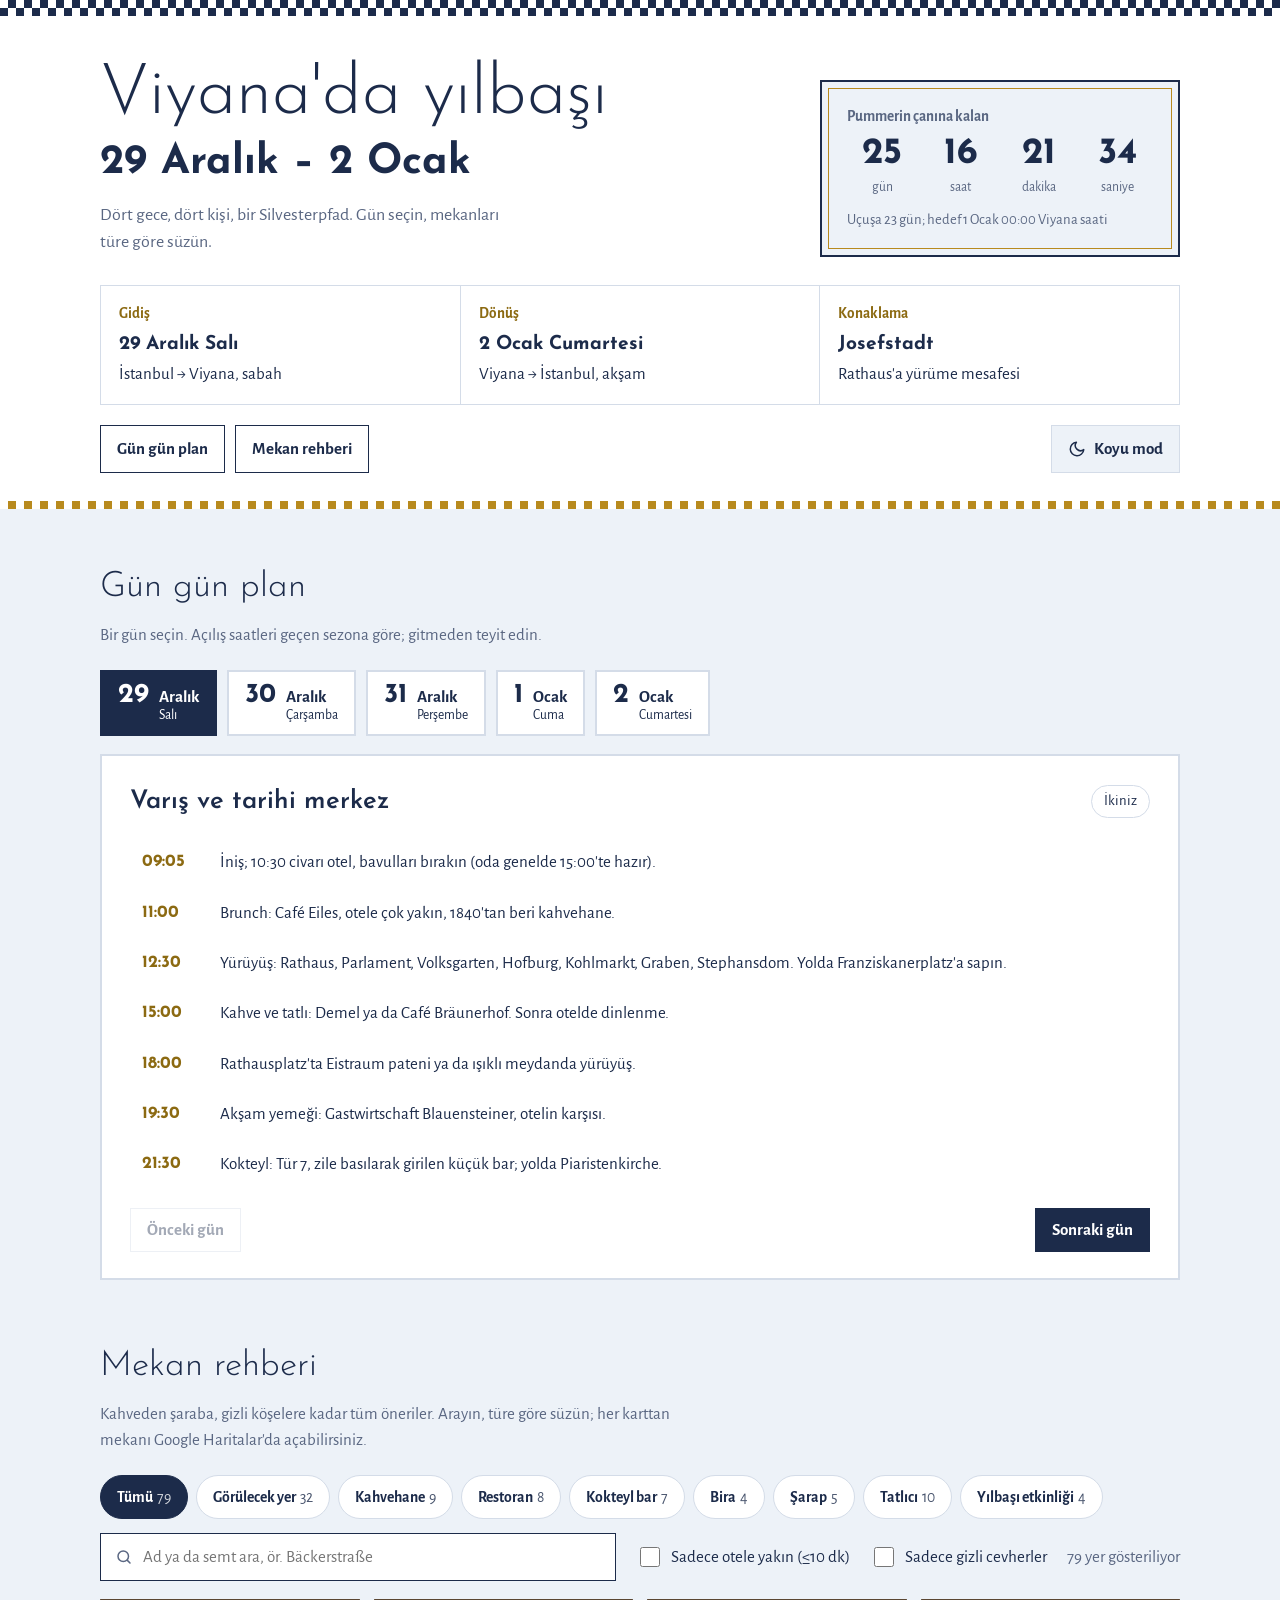
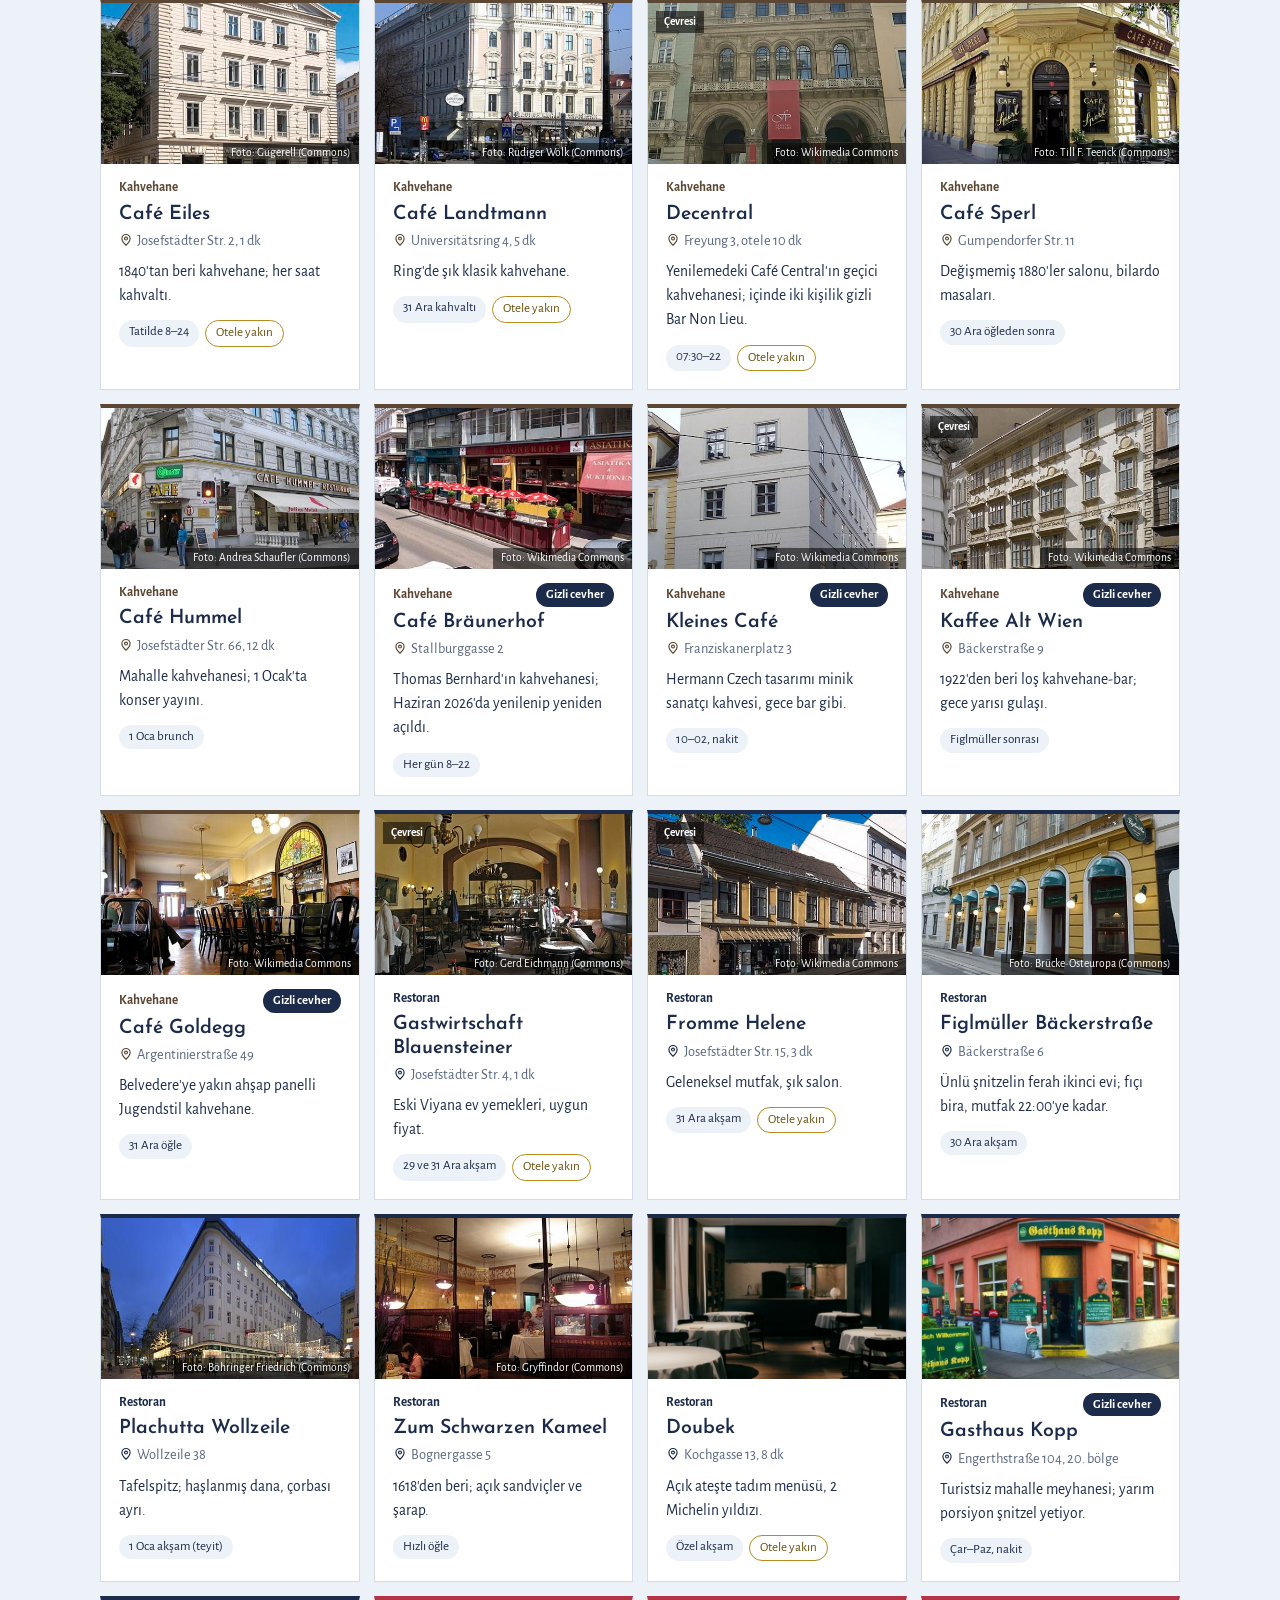
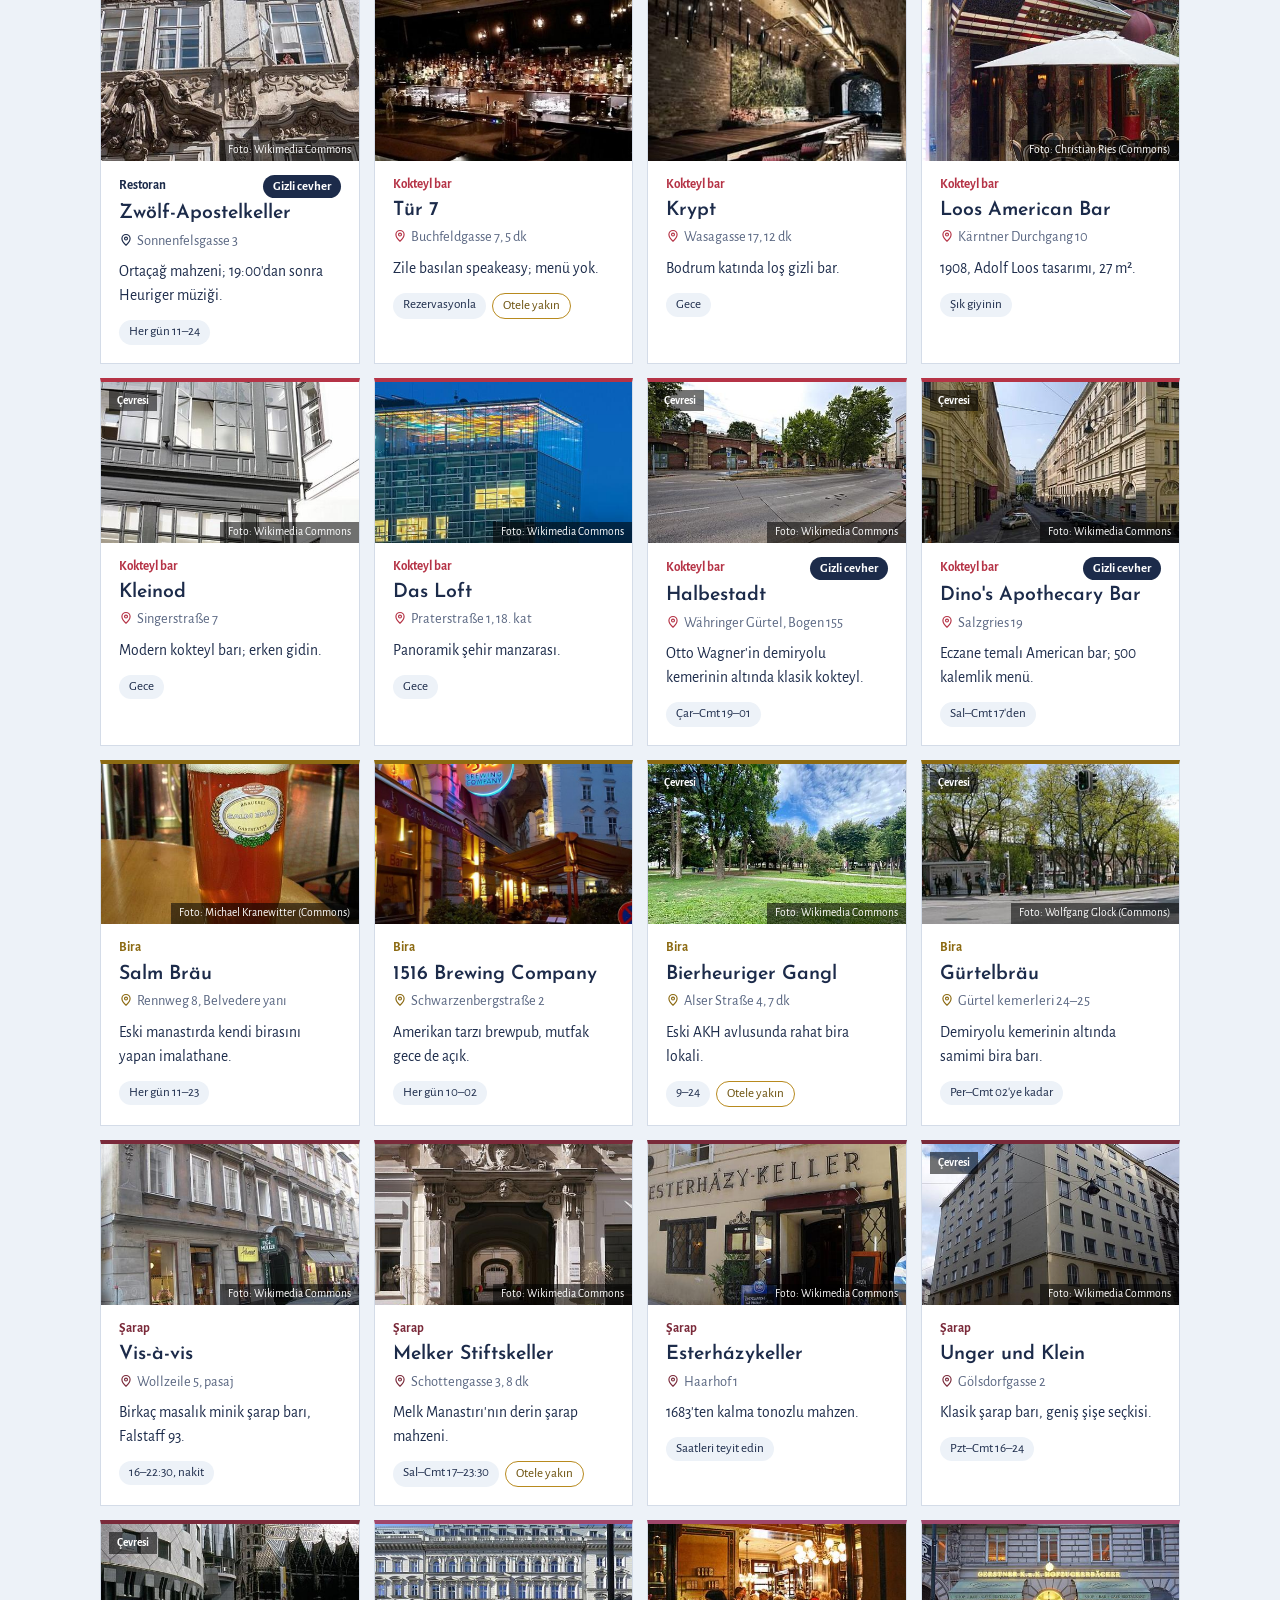
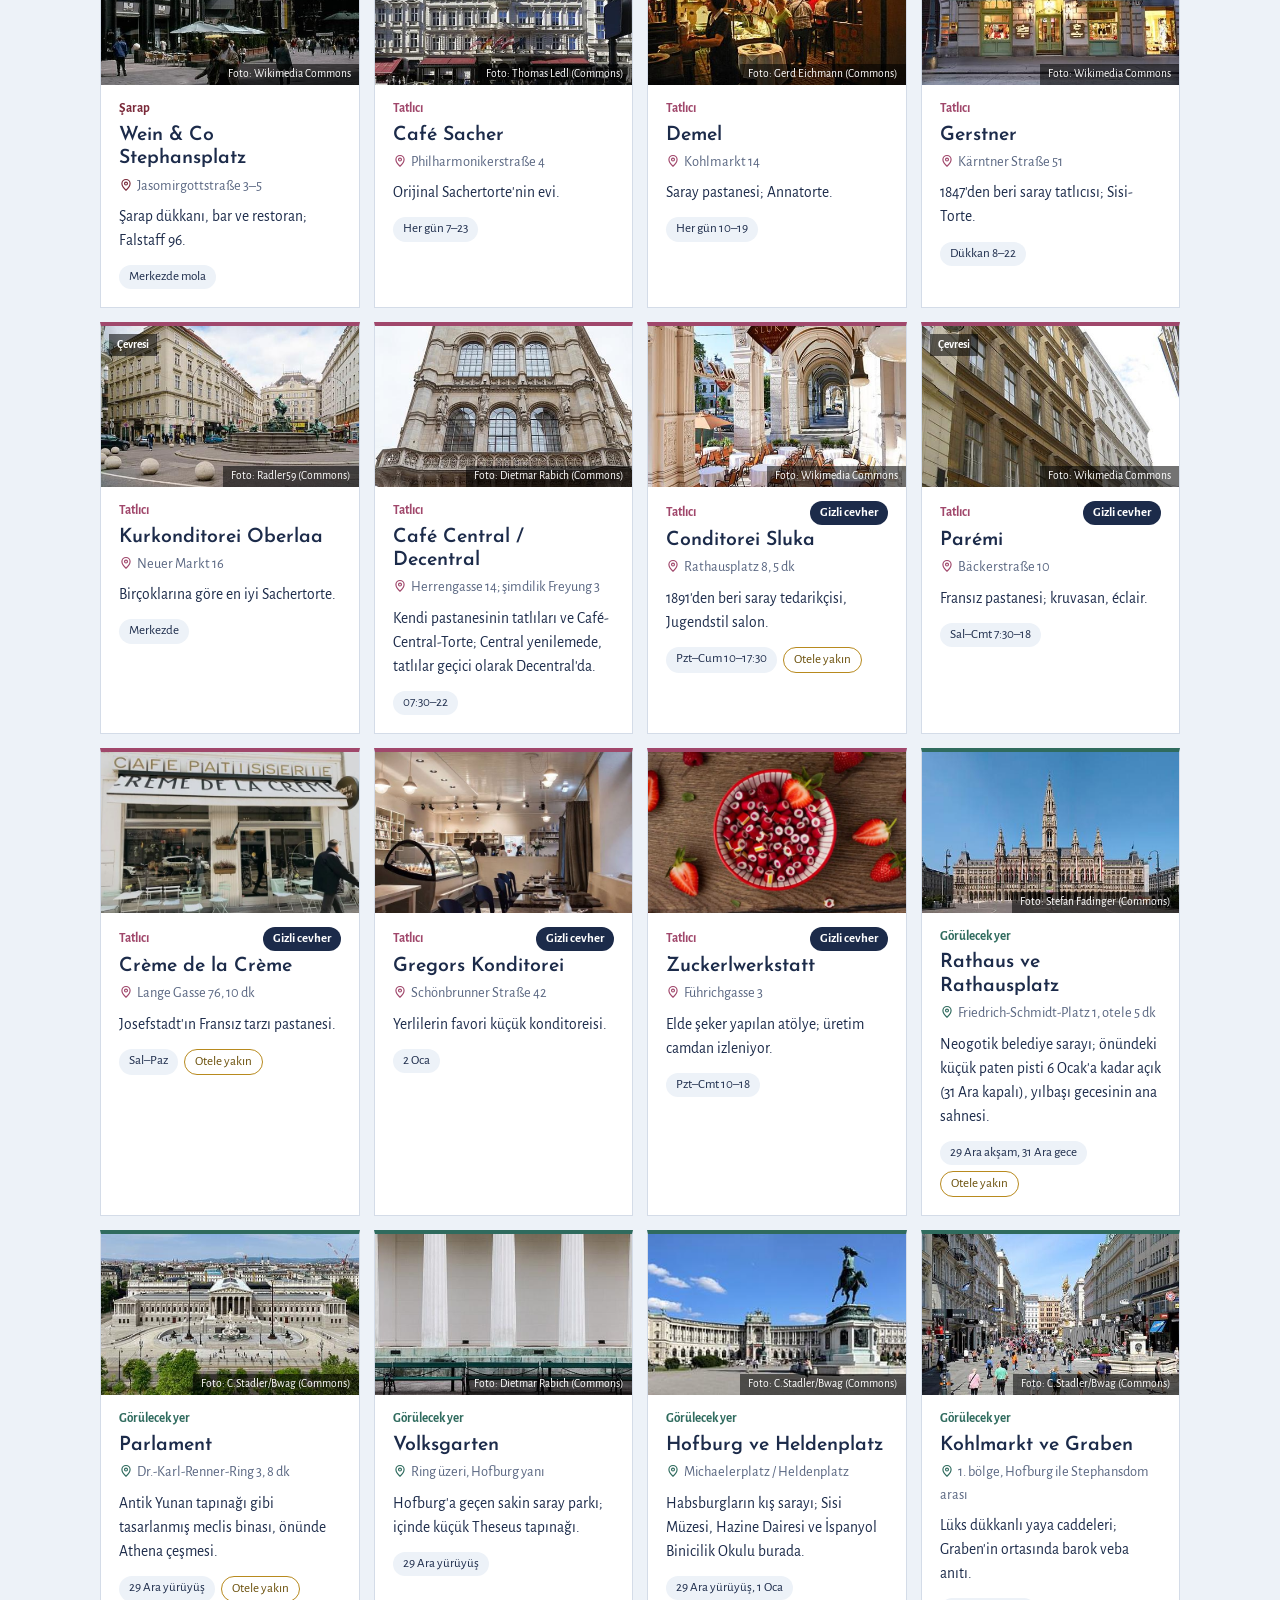
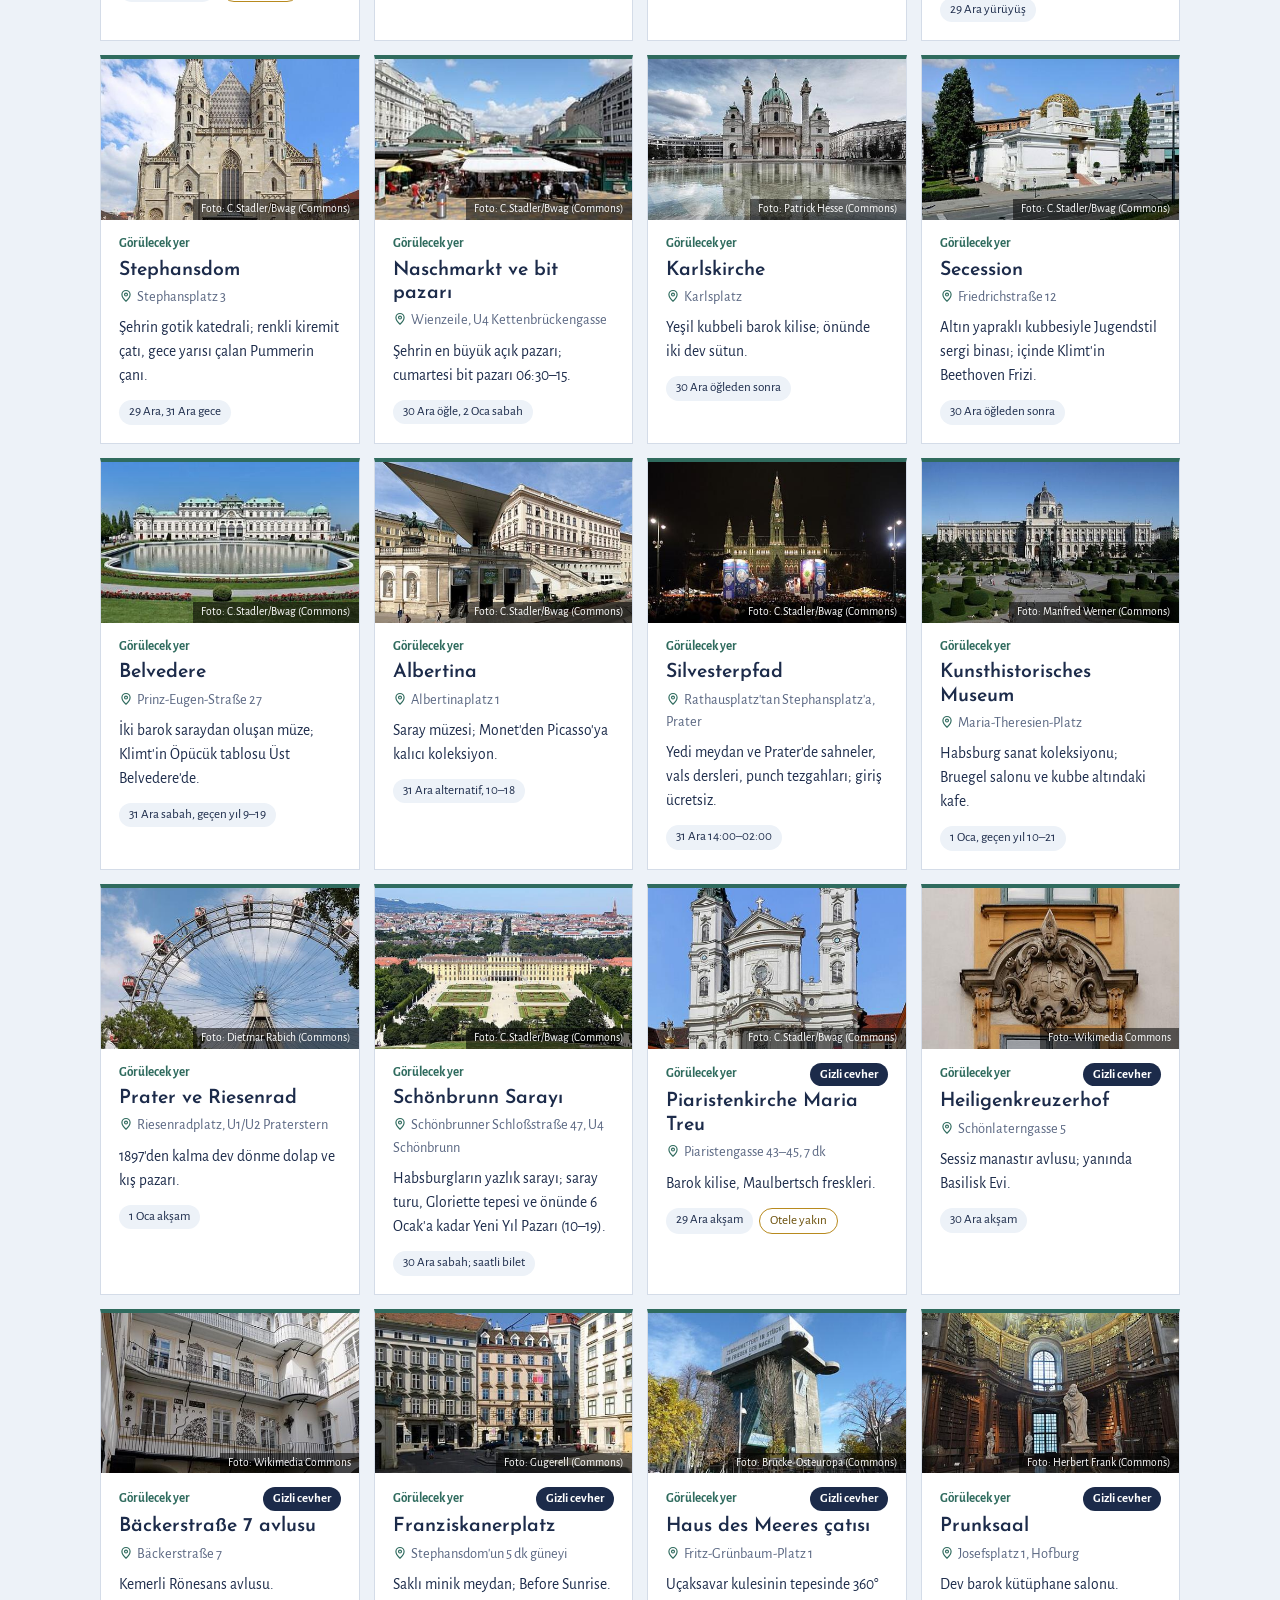
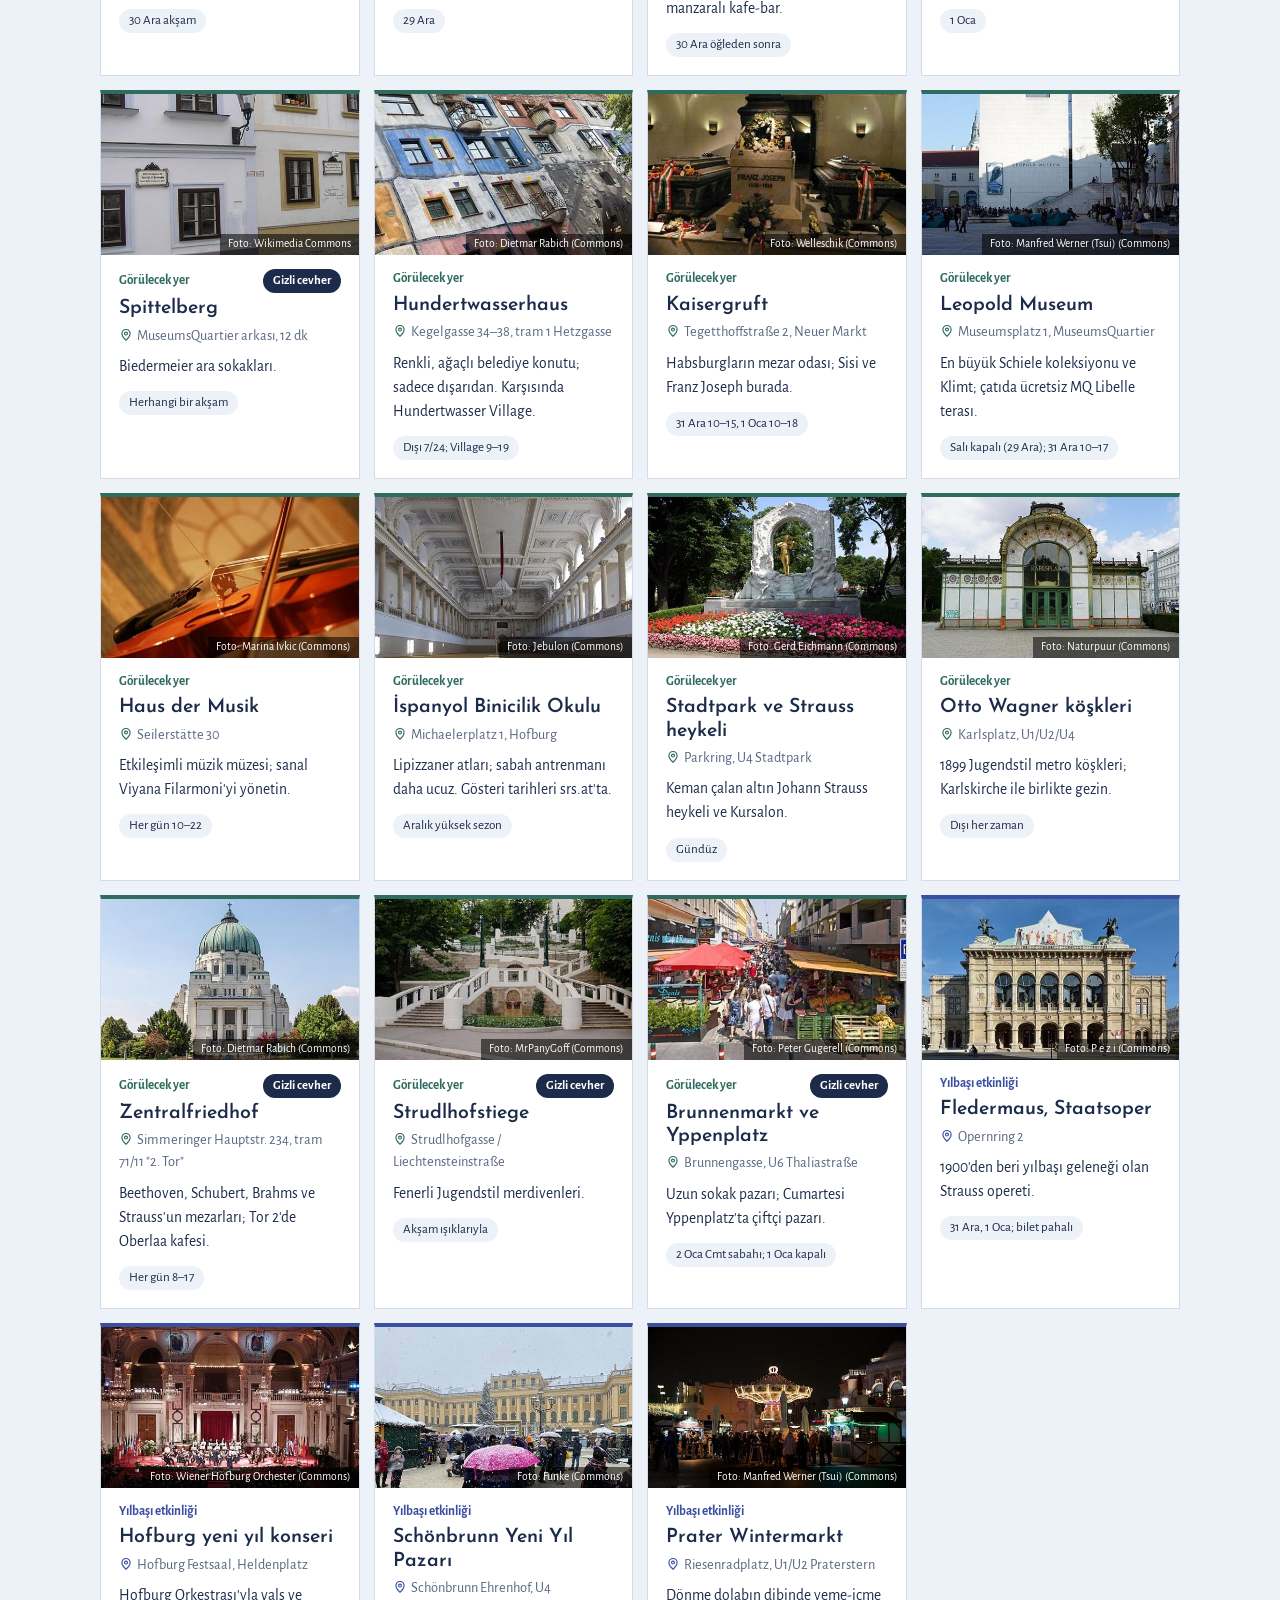
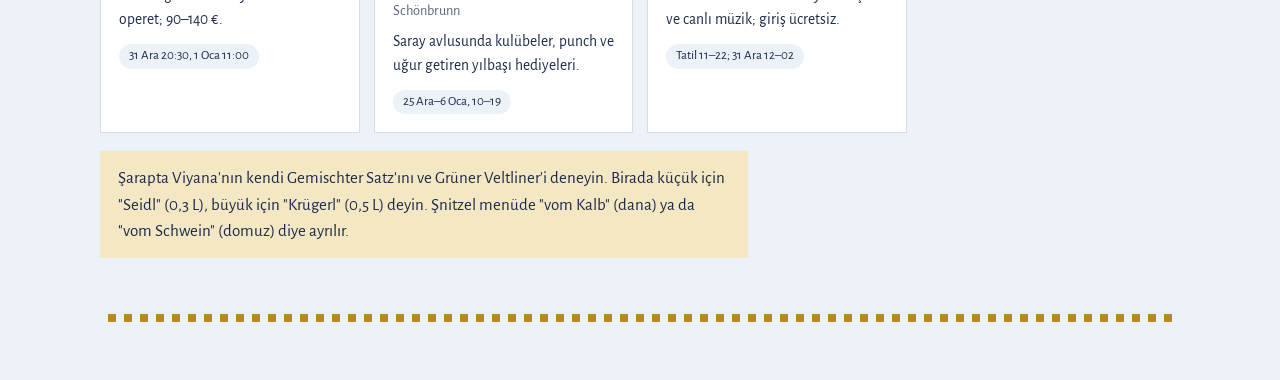
==== vienna-trip/index.html @ 76b46954 "Rename trip page to /vienna-trip and polish home page - Move viyana-trip/ to vienna-trip/ (old URL r" ====
<!DOCTYPE html>
<html lang="tr">
<head>
<meta charset="utf-8">
<meta name="viewport" content="width=device-width, initial-scale=1">
<meta name="robots" content="noindex, nofollow">
<title>Viyana Yılbaşı Gezisi</title>
<link rel="preconnect" href="https://fonts.googleapis.com">
<link rel="preconnect" href="https://fonts.gstatic.com" crossorigin>
<link href="https://fonts.googleapis.com/css2?family=Josefin+Sans:wght@300;400;600;700&family=Alegreya+Sans:wght@400;500;700&display=swap" rel="stylesheet">
<style>
/* Light and dark themes: Wiener Werkstätte checker band, night blue ink, Klimt gold, punch red for New Year's Eve. */
:root {
  --ice: #EDF2F8; --paper: #FFFFFF; --ink: #1C2B4A; --muted: #5A6782;
  --gold: #B88A1E; --gold-text: #8C6A12; --gold-soft: #F4E7C3; --punsch: #B53346; --line: #D4DCE8;
  --mid-bg: #F7E3E6; --near-text: #6B500B;
  --cat-all: #1C2B4A; --cat-kahve: #5A4632; --cat-restoran: #1C2B4A; --cat-bar: #B53346;
  --cat-bira: #8C6A12; --cat-sarap: #7A2A3A; --cat-tatli: #A0476B; --cat-kose: #2F6B5E; --cat-etkinlik: #3B4FA0;
  --display: "Josefin Sans", Futura, "Century Gothic", sans-serif;
  --body: "Alegreya Sans", "Gill Sans", "Segoe UI", sans-serif;
  color-scheme: light;
}
@media (prefers-color-scheme: dark) {
  :root:not([data-theme="light"]) {
    --ice: #111827; --paper: #1A2338; --ink: #E8EDF6; --muted: #A6B1C6;
    --gold: #E2B64C; --gold-text: #E8C164; --gold-soft: #3A3221; --punsch: #EC8495; --line: #2E3A56;
    --mid-bg: #3B2329; --near-text: #E8C164;
    --cat-all: #E8EDF6; --cat-kahve: #D9B892; --cat-restoran: #A9BFE8; --cat-bar: #EC8495;
    --cat-bira: #E8C164; --cat-sarap: #E39AA8; --cat-tatli: #EBA3C4; --cat-kose: #84CDBA; --cat-etkinlik: #A9B8F5;
    color-scheme: dark;
  }
}
:root[data-theme="dark"] {
  --ice: #111827; --paper: #1A2338; --ink: #E8EDF6; --muted: #A6B1C6;
  --gold: #E2B64C; --gold-text: #E8C164; --gold-soft: #3A3221; --punsch: #EC8495; --line: #2E3A56;
  --mid-bg: #3B2329; --near-text: #E8C164;
  --cat-all: #E8EDF6; --cat-kahve: #D9B892; --cat-restoran: #A9BFE8; --cat-bar: #EC8495;
  --cat-bira: #E8C164; --cat-sarap: #E39AA8; --cat-tatli: #EBA3C4; --cat-kose: #84CDBA; --cat-etkinlik: #A9B8F5;
  color-scheme: dark;
}
* { box-sizing: border-box; }
html { -webkit-text-size-adjust: 100%; scroll-behavior: smooth; }
@media (prefers-reduced-motion: reduce) { html { scroll-behavior: auto; } * { transition: none !important; } }
body { margin: 0; background: var(--ice); color: var(--ink); font: 400 1.0625rem/1.55 var(--body); }
a { color: var(--ink); text-decoration-color: var(--gold); text-underline-offset: 3px; }
a:hover { color: var(--gold-text); }
button, input { font: inherit; }
:focus-visible { outline: 3px solid var(--gold); outline-offset: 2px; }
h1, h2, h3 { font-family: var(--display); text-wrap: balance; margin: 0; }
.wrap { max-width: 1120px; margin: 0 auto; padding: 0 20px; }
.checker { height: 16px; background: conic-gradient(var(--ink) 25%, var(--paper) 0 50%, var(--ink) 0 75%, var(--paper) 0) 0 0 / 16px 16px; }
.checker.gold { height: 8px; background: conic-gradient(var(--gold) 25%, transparent 0 50%, var(--gold) 0 75%, transparent 0) 0 0 / 16px 16px; }

header { background: var(--paper); }
.hero { display: flex; flex-wrap: wrap; gap: 32px; align-items: flex-end; justify-content: space-between; padding: 44px 0 28px; }
.hero > div:first-child { flex: 1 1 440px; min-width: 0; }
.hero h1 { font-weight: 300; font-size: clamp(2.5rem, 6vw, 4.4rem); line-height: 1.02; }
.hero .dates { margin: 8px 0 0; font-family: var(--display); font-weight: 700; font-size: clamp(1.6rem, 3.6vw, 2.6rem); line-height: 1.1; }
.hero .lede { margin: 16px 0 0; color: var(--muted); max-width: 46ch; font-size: 1.12rem; }
.count { flex: 0 1 360px; border: 2px solid var(--ink); padding: 6px; background: var(--ice); }
.count > div { border: 1px solid var(--gold); padding: 16px 18px; }
.count .t { margin: 0; font-size: .95rem; font-weight: 700; color: var(--muted); }
.digits { display: grid; grid-template-columns: repeat(4, minmax(0, 1fr)); gap: 8px; margin-top: 8px; text-align: center; font-variant-numeric: tabular-nums; }
.digits strong { display: block; font-family: var(--display); font-weight: 700; font-size: 2.3rem; line-height: 1; }
.digits span { font-size: .85rem; color: var(--muted); }
.count .s { margin: 10px 0 0; font-size: .92rem; color: var(--muted); }
.facts { display: grid; grid-template-columns: repeat(auto-fit, minmax(240px, 1fr)); gap: 1px; background: var(--line); border: 1px solid var(--line); }
.fact { background: var(--paper); padding: 16px 18px; }
.fact .k { margin: 0; font-weight: 700; color: var(--gold-text); font-size: .95rem; }
.fact .v { margin: 4px 0 0; font-family: var(--display); font-weight: 700; font-size: 1.2rem; }
.fact p:last-child { margin: 2px 0 0; }
nav.jump { display: flex; flex-wrap: wrap; gap: 10px; padding: 20px 0 28px; }
nav.jump a { padding: 10px 16px; border: 1px solid var(--ink); text-decoration: none; font-weight: 700; min-height: 44px; display: inline-flex; align-items: center; }
nav.jump a:hover { background: var(--ink); color: var(--paper); }
.theme-btn { margin-left: auto; cursor: pointer; min-height: 44px; padding: 10px 16px; border: 1px solid var(--line); background: var(--ice); color: var(--ink); font-weight: 700; display: inline-flex; gap: 8px; align-items: center; }
.theme-btn:hover { border-color: var(--ink); }
.theme-btn svg { width: 18px; height: 18px; }

section { padding: 52px 0 8px; }
section h2 { font-weight: 300; font-size: 2.2rem; }
section .intro { margin: 6px 0 0; color: var(--muted); max-width: 64ch; }

.tabs { display: flex; flex-wrap: wrap; gap: 10px; margin-top: 22px; }
.tab { cursor: pointer; display: flex; gap: 10px; align-items: baseline; padding: 10px 16px; min-height: 52px; border: 2px solid var(--line); background: var(--paper); color: var(--ink); }
.tab .n { font-family: var(--display); font-weight: 700; font-size: 1.7rem; line-height: 1; }
.tab .mw { text-align: left; line-height: 1.2; }
.tab .mw b { display: block; }
.tab .mw small { display: block; font-size: .85rem; }
.tab:hover { border-color: var(--ink); }
.tab[aria-selected="true"] { background: var(--ink); border-color: var(--ink); color: var(--paper); }
.tab.nye[aria-selected="true"] { background: var(--punsch); border-color: var(--punsch); }
.panel { margin-top: 18px; background: var(--paper); border: 2px solid var(--line); padding: 26px 28px; }
.panel.nye { border-color: var(--punsch); }
.panel-head { display: flex; flex-wrap: wrap; gap: 12px; align-items: center; justify-content: space-between; }
.panel h3 { font-weight: 600; font-size: 1.6rem; }
.who { font-size: .92rem; padding: 4px 12px; border-radius: 999px; border: 1px solid var(--line); }
.who.four { background: var(--gold-soft); border-color: var(--gold); }
.slots { list-style: none; margin: 18px 0 0; padding: 0; display: flex; flex-direction: column; gap: 4px; }
.slots li { display: grid; grid-template-columns: 64px minmax(0, 1fr); gap: 14px; padding: 10px 12px; }
.slots time { font-family: var(--display); font-weight: 700; font-variant-numeric: tabular-nums; color: var(--gold-text); }
.slots li.mid { background: var(--mid-bg); }
.slots li.mid time { color: var(--punsch); }
.panel .note { margin: 14px 0 0; color: var(--muted); font-size: .95rem; }
.pager { display: flex; flex-wrap: wrap; gap: 10px; margin-top: 20px; justify-content: space-between; }
.btn { cursor: pointer; min-height: 44px; padding: 8px 16px; border: 1px solid var(--line); background: var(--paper); color: var(--ink); font-weight: 700; }
.btn.primary { background: var(--ink); border-color: var(--ink); color: var(--paper); }
.btn:disabled { opacity: .4; cursor: default; }

.chips { display: flex; flex-wrap: wrap; gap: 8px; margin-top: 22px; }
.chip { cursor: pointer; min-height: 44px; padding: 8px 16px; border-radius: 999px; border: 1px solid var(--line); background: var(--paper); color: var(--ink); font-weight: 700; font-size: .98rem; }
.chip span { font-weight: 400; opacity: .8; margin-left: 4px; }
.chip:hover { border-color: var(--ink); }
.chip[aria-pressed="true"] { background: var(--ink); border-color: var(--ink); color: var(--paper); }
.toggles { display: flex; flex-wrap: wrap; gap: 20px; margin-top: 14px; align-items: center; }
.toggles label { display: inline-flex; gap: 8px; align-items: center; cursor: pointer; min-height: 44px; }
.toggles input { width: 20px; height: 20px; accent-color: var(--gold); }
.toggles .res { color: var(--muted); }
.cards { display: grid; grid-template-columns: repeat(auto-fill, minmax(250px, 1fr)); gap: 14px; margin-top: 18px; }
.card { background: var(--paper); border: 1px solid var(--line); border-top: 4px solid var(--c); padding: 16px 18px 18px; display: flex; flex-direction: column; gap: 4px; }
.card .ph { margin: -16px -18px 10px; position: relative; background: var(--line); aspect-ratio: 16 / 10; overflow: hidden; }
.card .ph .area { position: absolute; left: 8px; top: 8px; padding: 2px 8px; font-size: .72rem; font-weight: 700; background: rgba(0,0,0,.55); color: #fff; }
.card .ph.none { display: flex; align-items: center; justify-content: center; background: color-mix(in srgb, var(--c) 14%, var(--paper)); }
.card .ph.none::before { content: "Serbest lisanslı fotoğraf bulunamadı"; font-size: .85rem; color: var(--muted); }
.card .ph.fail { display: flex; align-items: center; justify-content: center; }
.card .ph.fail img { display: none; }
.card .ph.fail::before { content: "Fotoğraf yüklenemedi"; font-size: .85rem; color: var(--muted); }
.card .ph img { display: block; width: 100%; height: 100%; object-fit: cover; }
.card .ph figcaption { position: absolute; right: 0; bottom: 0; max-width: 100%; white-space: nowrap; overflow: hidden; text-overflow: ellipsis; white-space: nowrap; overflow: hidden; text-overflow: ellipsis; padding: 3px 8px; font-size: .72rem; line-height: 1.3; background: rgba(0,0,0,.55); }
.card .ph figcaption a { color: #fff; text-decoration: none; }
.card .ph figcaption a:hover, .card .ph figcaption a:focus-visible { text-decoration: underline; }
.card .head { display: flex; flex-wrap: wrap; gap: 8px; align-items: center; justify-content: space-between; }
.card .cat { font-size: .82rem; font-weight: 700; color: var(--c); }
.card .gem { font-size: .8rem; font-weight: 700; padding: 2px 10px; border-radius: 999px; background: var(--ink); color: var(--paper); }
.card { position: relative; cursor: pointer; transition: border-color .15s, box-shadow .15s; }
.card:hover { border-color: var(--c); box-shadow: 0 6px 18px rgba(0,0,0,.08); }
.card:has(.go:focus-visible) { outline: 3px solid var(--c); outline-offset: 3px; }
.card .go { color: inherit; text-decoration: none; }
.card .go:focus-visible { outline: none; }
.card .go::after { content: ""; position: absolute; inset: 0; z-index: 1; }
.card:hover h4 { text-decoration: underline; text-decoration-thickness: 1px; text-underline-offset: 3px; }
.card .ph figcaption, .card .ph .area { z-index: 2; }
.card .addr svg { width: 14px; height: 14px; vertical-align: -2px; margin-right: 4px; color: var(--c); }
.search { flex: 1 1 280px; min-width: 0; display: flex; align-items: center; gap: 10px; border: 1px solid var(--ink); background: var(--paper); padding: 0 14px; min-height: 48px; }
.search svg { width: 18px; height: 18px; color: var(--muted); flex: none; }
.search input { flex: 1; min-width: 0; border: 0; background: transparent; color: var(--ink); padding: 10px 0; outline-offset: 6px; }
.sr { position: absolute; width: 1px; height: 1px; overflow: hidden; clip: rect(0 0 0 0); white-space: nowrap; }
.card h4 { margin: 0; font-family: var(--display); font-weight: 600; font-size: 1.22rem; line-height: 1.2; }
.card .addr { font-size: .9rem; color: var(--muted); }
.card p { margin: 4px 0 0; font-size: .97rem; }
.tags { display: flex; flex-wrap: wrap; gap: 6px; margin-top: 8px; }
.tag { font-size: .82rem; padding: 2px 10px; border-radius: 999px; background: var(--ice); }
.tag.hid { background: var(--ink); color: var(--paper); }
.tag.near { background: transparent; border: 1px solid var(--gold); color: var(--near-text); }
.empty { margin-top: 18px; padding: 20px; background: var(--paper); border: 1px dashed var(--line); display: flex; flex-wrap: wrap; gap: 12px; align-items: center; }
.empty[hidden] { display: none; }
.tip { margin: 18px 0 0; padding: 14px 18px; background: var(--gold-soft); max-width: 72ch; }

.two { display: flex; flex-wrap: wrap; gap: 20px; margin-top: 22px; align-items: flex-start; }
.box { flex: 1 1 400px; min-width: 0; background: var(--paper); border: 1px solid var(--line); padding: 22px 24px; }
.box h3 { font-weight: 600; font-size: 1.3rem; }
.route { list-style: none; margin: 16px 0 0; padding: 0; display: flex; flex-direction: column; gap: 14px; }
.route li { display: grid; grid-template-columns: 14px minmax(0, 1fr); gap: 12px; }
.route li::before { content: ""; width: 12px; height: 12px; margin-top: 6px; background: var(--ink); }
.route li:last-child::before { background: var(--gold); }
.route small { display: block; font-size: .9rem; color: var(--muted); }
.box .note { margin: 14px 0 0; font-size: .95rem; color: var(--muted); }
.checks { list-style: none; margin: 12px 0 0; padding: 0; }
.checks label { display: grid; grid-template-columns: 24px minmax(0, 1fr); gap: 10px; align-items: start; padding: 8px 0; cursor: pointer; min-height: 44px; }
.checks input { width: 20px; height: 20px; margin: 2px 0 0; accent-color: var(--gold); }
.checks input:checked + span { color: var(--muted); text-decoration: line-through; text-decoration-color: var(--gold); }
.bar { margin-top: 12px; height: 6px; background: var(--line); }
.bar i { display: block; height: 6px; width: 0; background: var(--gold); transition: width .3s; }

footer { padding: 48px 0 40px; color: var(--muted); font-size: .9rem; }
footer .checker { margin-bottom: 18px; }
@media (max-width: 560px) { .panel { padding: 20px 18px; } .slots li { grid-template-columns: 54px minmax(0, 1fr); gap: 10px; padding: 8px 6px; } }
</style>
</head>
<body>
<header>
  <div class="checker" aria-hidden="true"></div>
  <div class="wrap">
    <div class="hero">
      <div>
        <h1>Viyana'da yılbaşı</h1>
        <p class="dates">29 Aralık – 2 Ocak</p>
        <p class="lede">Dört gece, dört kişi, bir Silvesterpfad. Gün seçin, mekanları türe göre süzün.</p>
      </div>
      <div class="count" role="timer" aria-label="Gece yarısına kalan süre">
        <div>
          <p class="t" id="count-title">Pummerin çanına kalan</p>
          <div class="digits">
            <div><strong id="cd-d">–</strong><span>gün</span></div>
            <div><strong id="cd-h">–</strong><span>saat</span></div>
            <div><strong id="cd-m">–</strong><span>dakika</span></div>
            <div><strong id="cd-s">–</strong><span>saniye</span></div>
          </div>
          <p class="s" id="count-sub">1 Ocak 2027, 00:00 Viyana saati</p>
        </div>
      </div>
    </div>
    <div class="facts">
      <div class="fact"><p class="k">Gidiş</p><p class="v">29 Aralık Salı</p><p>İstanbul → Viyana, sabah</p></div>
      <div class="fact"><p class="k">Dönüş</p><p class="v">2 Ocak Cumartesi</p><p>Viyana → İstanbul, akşam</p></div>
      <div class="fact"><p class="k">Konaklama</p><p class="v">Josefstadt</p><p>Rathaus'a yürüme mesafesi</p></div>
    </div>
    <nav class="jump" aria-label="Bölümler">
      <a href="#plan">Gün gün plan</a>
      <a href="#mekanlar">Mekan rehberi</a>
      <button type="button" class="theme-btn" id="theme-btn" aria-pressed="false"><svg id="icon-moon" viewBox="0 0 24 24" fill="none" stroke="currentColor" stroke-width="2" stroke-linecap="round" stroke-linejoin="round" aria-hidden="true"><path d="M21 12.8A9 9 0 1 1 11.2 3a7 7 0 0 0 9.8 9.8z"/></svg><svg id="icon-sun" viewBox="0 0 24 24" fill="none" stroke="currentColor" stroke-width="2" stroke-linecap="round" stroke-linejoin="round" aria-hidden="true" style="display:none"><circle cx="12" cy="12" r="4"/><path d="M12 2v2M12 20v2M4.93 4.93l1.41 1.41M17.66 17.66l1.41 1.41M2 12h2M20 12h2M4.93 19.07l1.41-1.41M17.66 6.34l1.41-1.41"/></svg><span id="theme-label">Koyu mod</span></button>
    </nav>
  </div>
  <div class="checker gold" aria-hidden="true"></div>
</header>

<main>
<section id="plan">
  <div class="wrap">
    <h2>Gün gün plan</h2>
    <p class="intro">Bir gün seçin. Açılış saatleri geçen sezona göre; gitmeden teyit edin.</p>
    <div class="tabs" role="tablist" aria-label="Günler" id="tabs"></div>
    <article class="panel" role="tabpanel" id="panel" tabindex="0"></article>
  </div>
</section>

<section id="mekanlar">
  <div class="wrap">
    <h2>Mekan rehberi</h2>
    <p class="intro">Kahveden şaraba, gizli köşelere kadar tüm öneriler. Arayın, türe göre süzün; her karttan mekanı Google Haritalar'da açabilirsiniz.</p>
    <div class="chips" role="group" aria-label="Tür" id="chips"></div>
    <div class="toggles">
      <label for="search" class="sr">Mekan ara</label>
      <div class="search"><svg viewBox="0 0 24 24" fill="none" stroke="currentColor" stroke-width="2" stroke-linecap="round" aria-hidden="true"><circle cx="11" cy="11" r="7"/><path d="M20 20l-3.5-3.5"/></svg><input id="search" type="search" placeholder="Ad ya da semt ara, ör. Bäckerstraße" autocomplete="off"></div>
      <label for="near-toggle"><input id="near-toggle" type="checkbox"> Sadece otele yakın (≤10 dk)</label>
      <label for="hidden-toggle"><input id="hidden-toggle" type="checkbox"> Sadece gizli cevherler</label>
      <span class="res" id="res" aria-live="polite"></span>
    </div>
    <div class="cards" id="cards"></div>
    <div class="empty" id="empty" hidden><span>Bu arama ve süzgeçlerle eşleşen yer yok.</span><button type="button" class="btn primary" id="reset">Süzgeçleri temizle</button></div>
    <p class="tip">Şarapta Viyana'nın kendi Gemischter Satz'ını ve Grüner Veltliner'i deneyin. Birada küçük için "Seidl" (0,3 L), büyük için "Krügerl" (0,5 L) deyin. Şnitzel menüde "vom Kalb" (dana) ya da "vom Schwein" (domuz) diye ayrılır.</p>
  </div>
</section>

</main>

<footer>
  <div class="wrap">
    <div class="checker gold" aria-hidden="true"></div>
  </div>
</footer>

<script>
(function () {
var INK='#1C2B4A',GOLD='#B88A1E',PUNCH='#B53346';
var dayData = [
      { n: '29', m: 'Aralık', w: 'Salı', title: 'Varış ve tarihi merkez', who: 'İkiniz', four: false, nye: false, slots: [
        ['09:05', 'İniş; 10:30 civarı otel, bavulları bırakın (oda genelde 15:00\'te hazır).'],
        ['11:00', 'Brunch: Café Eiles, otele çok yakın, 1840\'tan beri kahvehane.'],
        ['12:30', 'Yürüyüş: Rathaus, Parlament, Volksgarten, Hofburg, Kohlmarkt, Graben, Stephansdom. Yolda Franziskanerplatz\'a sapın.'],
        ['15:00', 'Kahve ve tatlı: Demel ya da Café Bräunerhof. Sonra otelde dinlenme.'],
        ['18:00', 'Rathausplatz\'ta Eistraum pateni ya da ışıklı meydanda yürüyüş.'],
        ['19:30', 'Akşam yemeği: Gastwirtschaft Blauensteiner, otelin karşısı.'],
        ['21:30', 'Kokteyl: Tür 7, zile basılarak girilen küçük bar; yolda Piaristenkirche.']
      ] },
      { n: '30', m: 'Aralık', w: 'Çarşamba', title: 'Schönbrunn, Naschmarkt ve dörtlü masa', who: 'Akşam arkadaşlar katılıyor', four: false, nye: false, slots: [
        ['08:30', 'Schönbrunn Sarayı (U4 Schönbrunn); saatli tur biletini önceden alın.'],
        ['10:30', 'Saray önündeki Yeni Yıl Pazarı, 10–19. Hava açıksa Gloriette tepesi.'],
        ['13:00', 'Öğle: Naschmarkt tezgah-restoranları (U4 Kettenbrückengasse).'],
        ['15:00', 'Karlskirche ve Secession, kahve Café Sperl; manzara için Haus des Meeres çatısı.'],
        ['17:00', 'Otelde dinlenme, arkadaşların gelişi.'],
        ['19:30', 'Aperatif: Vis-à-vis şarap barı; ya da Heiligenkreuzerhof avlusunda kısa yürüyüş.'],
        ['20:00', 'Dört kişilik yemek: Figlmüller Bäckerstraße (şnitzel) ya da Plachutta (Tafelspitz).'],
        ['22:00', 'Bar: Loos Bar, Kleinod, Dino\'s ya da Gürtel\'deki Halbestadt (çarşamba açık).']
      ] },
      { n: '31', m: 'Aralık', w: 'Perşembe', title: 'Silvester: yılbaşı gecesi', who: 'Dört kişi', four: true, nye: true, slots: [
        ['10:00', 'Geç kahvaltı: Café Landtmann, Burgtheater karşısı.'],
        ['11:30', 'Belvedere ve Klimt\'in Öpücük tablosu; sonra Café Goldegg ya da Salm Bräu.'],
        ['14:00', 'Silvesterpfad açılıyor: yedi meydan ve Prater, giriş ücretsiz. Freyung\'da Decentral\'da mola.'],
        ['16:00', 'Otelde dinlenme. Gece –5 °C\'ye inebilir; kat kat giyinin.'],
        ['18:30', 'Erken yemek, rezervasyonla: Blauensteiner ya da Fromme Helene.'],
        ['21:30', 'Ana sahne Rathausplatz, otele beş dakika.'],
        ['00:00', 'Pummerin çanı çalar, bütün şehirde Mavi Tuna valsi. Prosit 2027!']
      ] },
      { n: '1', m: 'Ocak', w: 'Cuma', title: 'Sakin yeni yıl günü', who: 'Dört kişi', four: true, nye: false, note: 'Mağazalar ve süpermarketler kapalı; ihtiyaçları 31 Aralık öğlene kadar görün.', slots: [
        ['11:00', 'Brunch ve 11:15\'teki Yeni Yıl Konseri yayını, ör. Café Hummel.'],
        ['14:00', 'Kunsthistorisches Museum ya da Nationalbibliothek\'in barok Prunksaal\'ı.'],
        ['17:30', 'Prater\'de Riesenrad dönme dolabı ve kış pazarı.'],
        ['20:00', 'Veda yemeği: 30\'unda gitmediğiniz Figlmüller ya da Plachutta.']
      ] },
      { n: '2', m: 'Ocak', w: 'Cumartesi', title: 'Naschmarkt ve dönüş', who: 'İkiniz', four: false, nye: false, slots: [
        ['09:00', 'Kahvaltı, check-out, bavullar resepsiyona.'],
        ['10:00', 'Naschmarkt ve Cumartesi bit pazarı, 06:30–15:00.'],
        ['12:30', 'Öğle Naschmarkt\'ta; tatlı için Gregors Konditorei.'],
        ['14:30', 'Otele dönüş, bavulları alın.'],
        ['15:15', 'Hauptbahnhof üzerinden havalimanına.']
      ] }
    ];

    var catDefs = [
      ['all', 'Tümü', INK], ['kose', 'Görülecek yer', '#2F6B5E'], ['kahve', 'Kahvehane', '#5A4632'], ['restoran', 'Restoran', INK],
      ['bar', 'Kokteyl bar', PUNCH], ['bira', 'Bira', '#8C6A12'], ['sarap', 'Şarap', '#7A2A3A'], ['tatli', 'Tatlıcı', '#A0476B'], ['etkinlik', 'Yılbaşı etkinliği', '#3B4FA0']
    ];
    var P = [
      ['kahve', 'Café Eiles', 'Josefstädter Str. 2, 1 dk', '1840\'tan beri kahvehane; her saat kahvaltı.', 'Tatilde 8–24', 1, 0],
      ['kahve', 'Café Landtmann', 'Universitätsring 4, 5 dk', 'Ring\'de şık klasik kahvehane.', '31 Ara kahvaltı', 1, 0],
      ['kahve', 'Decentral', 'Freyung 3, otele 10 dk', 'Yenilemedeki Café Central\'ın geçici kahvehanesi; içinde iki kişilik gizli Bar Non Lieu.', '07:30–22', 1, 0],
      ['kahve', 'Café Sperl', 'Gumpendorfer Str. 11', 'Değişmemiş 1880\'ler salonu, bilardo masaları.', '30 Ara öğleden sonra', 0, 0],
      ['kahve', 'Café Hummel', 'Josefstädter Str. 66, 12 dk', 'Mahalle kahvehanesi; 1 Ocak\'ta konser yayını.', '1 Oca brunch', 0, 0],
      ['kahve', 'Café Bräunerhof', 'Stallburggasse 2', 'Thomas Bernhard\'ın kahvehanesi; Haziran 2026\'da yenilenip yeniden açıldı.', 'Her gün 8–22', 0, 1],
      ['kahve', 'Kleines Café', 'Franziskanerplatz 3', 'Hermann Czech tasarımı minik sanatçı kahvesi, gece bar gibi.', '10–02, nakit', 0, 1],
      ['kahve', 'Kaffee Alt Wien', 'Bäckerstraße 9', '1922\'den beri loş kahvehane-bar; gece yarısı gulaşı.', 'Figlmüller sonrası', 0, 1],
      ['kahve', 'Café Goldegg', 'Argentinierstraße 49', 'Belvedere\'ye yakın ahşap panelli Jugendstil kahvehane.', '31 Ara öğle', 0, 1],
      ['restoran', 'Gastwirtschaft Blauensteiner', 'Josefstädter Str. 4, 1 dk', 'Eski Viyana ev yemekleri, uygun fiyat.', '29 ve 31 Ara akşam', 1, 0],
      ['restoran', 'Fromme Helene', 'Josefstädter Str. 15, 3 dk', 'Geleneksel mutfak, şık salon.', '31 Ara akşam', 1, 0],
      ['restoran', 'Figlmüller Bäckerstraße', 'Bäckerstraße 6', 'Ünlü şnitzelin ferah ikinci evi; fıçı bira, mutfak 22:00\'ye kadar.', '30 Ara akşam', 0, 0],
      ['restoran', 'Plachutta Wollzeile', 'Wollzeile 38', 'Tafelspitz; haşlanmış dana, çorbası ayrı.', '1 Oca akşam (teyit)', 0, 0],
      ['restoran', 'Zum Schwarzen Kameel', 'Bognergasse 5', '1618\'den beri; açık sandviçler ve şarap.', 'Hızlı öğle', 0, 0],
      ['restoran', 'Doubek', 'Kochgasse 13, 8 dk', 'Açık ateşte tadım menüsü, 2 Michelin yıldızı.', 'Özel akşam', 1, 0],
      ['restoran', 'Gasthaus Kopp', 'Engerthstraße 104, 20. bölge', 'Turistsiz mahalle meyhanesi; yarım porsiyon şnitzel yetiyor.', 'Çar–Paz, nakit', 0, 1],
      ['restoran', 'Zwölf-Apostelkeller', 'Sonnenfelsgasse 3', 'Ortaçağ mahzeni; 19:00\'dan sonra Heuriger müziği.', 'Her gün 11–24', 0, 1],
      ['bar', 'Tür 7', 'Buchfeldgasse 7, 5 dk', 'Zile basılan speakeasy; menü yok.', 'Rezervasyonla', 1, 0],
      ['bar', 'Krypt', 'Wasagasse 17, 12 dk', 'Bodrum katında loş gizli bar.', 'Gece', 0, 0],
      ['bar', 'Loos American Bar', 'Kärntner Durchgang 10', '1908, Adolf Loos tasarımı, 27 m².', 'Şık giyinin', 0, 0],
      ['bar', 'Kleinod', 'Singerstraße 7', 'Modern kokteyl barı; erken gidin.', 'Gece', 0, 0],
      ['bar', 'Das Loft', 'Praterstraße 1, 18. kat', 'Panoramik şehir manzarası.', 'Gece', 0, 0],
      ['bar', 'Halbestadt', 'Währinger Gürtel, Bogen 155', 'Otto Wagner\'in demiryolu kemerinin altında klasik kokteyl.', 'Çar–Cmt 19–01', 0, 1],
      ['bar', 'Dino\'s Apothecary Bar', 'Salzgries 19', 'Eczane temalı American bar; 500 kalemlik menü.', 'Sal–Cmt 17\'den', 0, 1],
      ['bira', 'Salm Bräu', 'Rennweg 8, Belvedere yanı', 'Eski manastırda kendi birasını yapan imalathane.', 'Her gün 11–23', 0, 0],
      ['bira', '1516 Brewing Company', 'Schwarzenbergstraße 2', 'Amerikan tarzı brewpub, mutfak gece de açık.', 'Her gün 10–02', 0, 0],
      ['bira', 'Bierheuriger Gangl', 'Alser Straße 4, 7 dk', 'Eski AKH avlusunda rahat bira lokali.', '9–24', 1, 0],
      ['bira', 'Gürtelbräu', 'Gürtel kemerleri 24–25', 'Demiryolu kemerinin altında samimi bira barı.', 'Per–Cmt 02\'ye kadar', 0, 0],
      ['sarap', 'Vis-à-vis', 'Wollzeile 5, pasaj', 'Birkaç masalık minik şarap barı, Falstaff 93.', '16–22:30, nakit', 0, 0],
      ['sarap', 'Melker Stiftskeller', 'Schottengasse 3, 8 dk', 'Melk Manastırı\'nın derin şarap mahzeni.', 'Sal–Cmt 17–23:30', 1, 0],
      ['sarap', 'Esterházykeller', 'Haarhof 1', '1683\'ten kalma tonozlu mahzen.', 'Saatleri teyit edin', 0, 0],
      ['sarap', 'Unger und Klein', 'Gölsdorfgasse 2', 'Klasik şarap barı, geniş şişe seçkisi.', 'Pzt–Cmt 16–24', 0, 0],
      ['sarap', 'Wein & Co Stephansplatz', 'Jasomirgottstraße 3–5', 'Şarap dükkanı, bar ve restoran; Falstaff 96.', 'Merkezde mola', 0, 0],
      ['tatli', 'Café Sacher', 'Philharmonikerstraße 4', 'Orijinal Sachertorte\'nin evi.', 'Her gün 7–23', 0, 0],
      ['tatli', 'Demel', 'Kohlmarkt 14', 'Saray pastanesi; Annatorte.', 'Her gün 10–19', 0, 0],
      ['tatli', 'Gerstner', 'Kärntner Straße 51', '1847\'den beri saray tatlıcısı; Sisi-Torte.', 'Dükkan 8–22', 0, 0],
      ['tatli', 'Kurkonditorei Oberlaa', 'Neuer Markt 16', 'Birçoklarına göre en iyi Sachertorte.', 'Merkezde', 0, 0],
      ['tatli', 'Café Central / Decentral', 'Herrengasse 14; şimdilik Freyung 3', 'Kendi pastanesinin tatlıları ve Café-Central-Torte; Central yenilemede, tatlılar geçici olarak Decentral\'da.', '07:30–22', 0, 0],
      ['tatli', 'Conditorei Sluka', 'Rathausplatz 8, 5 dk', '1891\'den beri saray tedarikçisi, Jugendstil salon.', 'Pzt–Cum 10–17:30', 1, 1],
      ['tatli', 'Parémi', 'Bäckerstraße 10', 'Fransız pastanesi; kruvasan, éclair.', 'Sal–Cmt 7:30–18', 0, 1],
      ['tatli', 'Crème de la Crème', 'Lange Gasse 76, 10 dk', 'Josefstadt\'ın Fransız tarzı pastanesi.', 'Sal–Paz', 1, 1],
      ['tatli', 'Gregors Konditorei', 'Schönbrunner Straße 42', 'Yerlilerin favori küçük konditoreisi.', '2 Oca', 0, 1],
      ['tatli', 'Zuckerlwerkstatt', 'Führichgasse 3', 'Elde şeker yapılan atölye; üretim camdan izleniyor.', 'Pzt–Cmt 10–18', 0, 1],
      ['kose', 'Rathaus ve Rathausplatz', 'Friedrich-Schmidt-Platz 1, otele 5 dk', 'Neogotik belediye sarayı; önündeki küçük paten pisti 6 Ocak\'a kadar açık (31 Ara kapalı), yılbaşı gecesinin ana sahnesi.', '29 Ara akşam, 31 Ara gece', 1, 0],
      ['kose', 'Parlament', 'Dr.-Karl-Renner-Ring 3, 8 dk', 'Antik Yunan tapınağı gibi tasarlanmış meclis binası, önünde Athena çeşmesi.', '29 Ara yürüyüş', 1, 0],
      ['kose', 'Volksgarten', 'Ring üzeri, Hofburg yanı', 'Hofburg\'a geçen sakin saray parkı; içinde küçük Theseus tapınağı.', '29 Ara yürüyüş', 0, 0],
      ['kose', 'Hofburg ve Heldenplatz', 'Michaelerplatz / Heldenplatz', 'Habsburgların kış sarayı; Sisi Müzesi, Hazine Dairesi ve İspanyol Binicilik Okulu burada.', '29 Ara yürüyüş, 1 Oca', 0, 0],
      ['kose', 'Kohlmarkt ve Graben', '1. bölge, Hofburg ile Stephansdom arası', 'Lüks dükkanlı yaya caddeleri; Graben\'in ortasında barok veba anıtı.', '29 Ara yürüyüş', 0, 0],
      ['kose', 'Stephansdom', 'Stephansplatz 3', 'Şehrin gotik katedrali; renkli kiremit çatı, gece yarısı çalan Pummerin çanı.', '29 Ara, 31 Ara gece', 0, 0],
      ['kose', 'Naschmarkt ve bit pazarı', 'Wienzeile, U4 Kettenbrückengasse', 'Şehrin en büyük açık pazarı; cumartesi bit pazarı 06:30–15.', '30 Ara öğle, 2 Oca sabah', 0, 0],
      ['kose', 'Karlskirche', 'Karlsplatz', 'Yeşil kubbeli barok kilise; önünde iki dev sütun.', '30 Ara öğleden sonra', 0, 0],
      ['kose', 'Secession', 'Friedrichstraße 12', 'Altın yapraklı kubbesiyle Jugendstil sergi binası; içinde Klimt\'in Beethoven Frizi.', '30 Ara öğleden sonra', 0, 0],
      ['kose', 'Belvedere', 'Prinz-Eugen-Straße 27', 'İki barok saraydan oluşan müze; Klimt\'in Öpücük tablosu Üst Belvedere\'de.', '31 Ara sabah, geçen yıl 9–19', 0, 0],
      ['kose', 'Albertina', 'Albertinaplatz 1', 'Saray müzesi; Monet\'den Picasso\'ya kalıcı koleksiyon.', '31 Ara alternatif, 10–18', 0, 0],
      ['kose', 'Silvesterpfad', 'Rathausplatz\'tan Stephansplatz\'a, Prater', 'Yedi meydan ve Prater\'de sahneler, vals dersleri, punch tezgahları; giriş ücretsiz.', '31 Ara 14:00–02:00', 0, 0],
      ['kose', 'Kunsthistorisches Museum', 'Maria-Theresien-Platz', 'Habsburg sanat koleksiyonu; Bruegel salonu ve kubbe altındaki kafe.', '1 Oca, geçen yıl 10–21', 0, 0],
      ['kose', 'Prater ve Riesenrad', 'Riesenradplatz, U1/U2 Praterstern', '1897\'den kalma dev dönme dolap ve kış pazarı.', '1 Oca akşam', 0, 0],
      ['kose', 'Schönbrunn Sarayı', 'Schönbrunner Schloßstraße 47, U4 Schönbrunn', 'Habsburgların yazlık sarayı; saray turu, Gloriette tepesi ve önünde 6 Ocak\'a kadar Yeni Yıl Pazarı (10–19).', '30 Ara sabah; saatli bilet', 0, 0],
      ['kose', 'Piaristenkirche Maria Treu', 'Piaristengasse 43–45, 7 dk', 'Barok kilise, Maulbertsch freskleri.', '29 Ara akşam', 1, 1],
      ['kose', 'Heiligenkreuzerhof', 'Schönlaterngasse 5', 'Sessiz manastır avlusu; yanında Basilisk Evi.', '30 Ara akşam', 0, 1],
      ['kose', 'Bäckerstraße 7 avlusu', 'Bäckerstraße 7', 'Kemerli Rönesans avlusu.', '30 Ara akşam', 0, 1],
      ['kose', 'Franziskanerplatz', 'Stephansdom\'un 5 dk güneyi', 'Saklı minik meydan; Before Sunrise.', '29 Ara', 0, 1],
      ['kose', 'Haus des Meeres çatısı', 'Fritz-Grünbaum-Platz 1', 'Uçaksavar kulesinin tepesinde 360° manzaralı kafe-bar.', '30 Ara öğleden sonra', 0, 1],
      ['kose', 'Prunksaal', 'Josefsplatz 1, Hofburg', 'Dev barok kütüphane salonu.', '1 Oca', 0, 1],
      ['kose', 'Spittelberg', 'MuseumsQuartier arkası, 12 dk', 'Biedermeier ara sokakları.', 'Herhangi bir akşam', 0, 1],
      ['kose', 'Hundertwasserhaus', 'Kegelgasse 34–38, tram 1 Hetzgasse', 'Renkli, ağaçlı belediye konutu; sadece dışarıdan. Karşısında Hundertwasser Village.', 'Dışı 7/24; Village 9–19', 0, 0],
      ['kose', 'Kaisergruft', 'Tegetthoffstraße 2, Neuer Markt', 'Habsburgların mezar odası; Sisi ve Franz Joseph burada.', '31 Ara 10–15, 1 Oca 10–18', 0, 0],
      ['kose', 'Leopold Museum', 'Museumsplatz 1, MuseumsQuartier', 'En büyük Schiele koleksiyonu ve Klimt; çatıda ücretsiz MQ Libelle terası.', 'Salı kapalı (29 Ara); 31 Ara 10–17', 0, 0],
      ['kose', 'Haus der Musik', 'Seilerstätte 30', 'Etkileşimli müzik müzesi; sanal Viyana Filarmoni\'yi yönetin.', 'Her gün 10–22', 0, 0],
      ['kose', 'İspanyol Binicilik Okulu', 'Michaelerplatz 1, Hofburg', 'Lipizzaner atları; sabah antrenmanı daha ucuz. Gösteri tarihleri srs.at\'ta.', 'Aralık yüksek sezon', 0, 0],
      ['kose', 'Stadtpark ve Strauss heykeli', 'Parkring, U4 Stadtpark', 'Keman çalan altın Johann Strauss heykeli ve Kursalon.', 'Gündüz', 0, 0],
      ['kose', 'Otto Wagner köşkleri', 'Karlsplatz, U1/U2/U4', '1899 Jugendstil metro köşkleri; Karlskirche ile birlikte gezin.', 'Dışı her zaman', 0, 0],
      ['kose', 'Zentralfriedhof', 'Simmeringer Hauptstr. 234, tram 71/11 "2. Tor"', 'Beethoven, Schubert, Brahms ve Strauss\'un mezarları; Tor 2\'de Oberlaa kafesi.', 'Her gün 8–17', 0, 1],
      ['kose', 'Strudlhofstiege', 'Strudlhofgasse / Liechtensteinstraße', 'Fenerli Jugendstil merdivenleri.', 'Akşam ışıklarıyla', 0, 1],
      ['kose', 'Brunnenmarkt ve Yppenplatz', 'Brunnengasse, U6 Thaliastraße', 'Uzun sokak pazarı; Cumartesi Yppenplatz\'ta çiftçi pazarı.', '2 Oca Cmt sabahı; 1 Oca kapalı', 0, 1],
      ['etkinlik', 'Fledermaus, Staatsoper', 'Opernring 2', '1900\'den beri yılbaşı geleneği olan Strauss opereti.', '31 Ara, 1 Oca; bilet pahalı', 0, 0],
      ['etkinlik', 'Hofburg yeni yıl konseri', 'Hofburg Festsaal, Heldenplatz', 'Hofburg Orkestrası\'yla vals ve operet; 90–140 €.', '31 Ara 20:30, 1 Oca 11:00', 0, 0],
      ['etkinlik', 'Schönbrunn Yeni Yıl Pazarı', 'Schönbrunn Ehrenhof, U4 Schönbrunn', 'Saray avlusunda kulübeler, punch ve uğur getiren yılbaşı hediyeleri.', '25 Ara–6 Oca, 10–19', 0, 0],
      ['etkinlik', 'Prater Wintermarkt', 'Riesenradplatz, U1/U2 Praterstern', 'Dönme dolabın dibinde yeme-içme ve canlı müzik; giriş ücretsiz.', 'Tatil 11–22; 31 Ara 12–02', 0, 0]
    ];
    var T = [
      ['t1', '30 Ara 20:00: 4 kişilik akşam yemeği'],
      ['t2', '31 Ara 18:30: yılbaşı yemeği (sabit menüyü sorun)'],
      ['t3', '1 Oca 20:00: veda yemeği'],
      ['t4', 'Schönbrunn saatli tur bileti, 2 kişi'],
      ['t5', 'Belvedere bileti, 4 kişi'],
      ['t6', 'Tür 7 rezervasyonu'],
      ['t7', 'Café Sacher rezervasyonu (isterseniz)'],
      ['t8', 'Aralık ortası Silvesterpfad programına bakış']
    ];
    
  var esc = function (s) { return String(s).replace(/[&<>"]/g, function (c) { return { '&': '&amp;', '<': '&lt;', '>': '&gt;', '"': '&quot;' }[c]; }); };

  /* Theme */
  var root = document.documentElement, mq = window.matchMedia ? window.matchMedia('(prefers-color-scheme: dark)') : null;
  var saved = null;
  try { saved = window.localStorage.getItem('viyana-theme'); } catch (e) {}
  if (saved === 'dark' || saved === 'light') root.setAttribute('data-theme', saved);
  var isDark = function () { var t = root.getAttribute('data-theme'); return t ? t === 'dark' : !!(mq && mq.matches); };
  var tb = document.getElementById('theme-btn'), tl = document.getElementById('theme-label');
  var syncBtn = function () { var d = isDark(); tb.setAttribute('aria-pressed', String(d)); tl.textContent = d ? 'Açık mod' : 'Koyu mod'; document.getElementById('icon-sun').style.display = d ? '' : 'none'; document.getElementById('icon-moon').style.display = d ? 'none' : ''; };
  tb.addEventListener('click', function () {
    var next = isDark() ? 'light' : 'dark';
    root.setAttribute('data-theme', next);
    try { window.localStorage.setItem('viyana-theme', next); } catch (e) {}
    syncBtn();
  });
  if (mq && mq.addEventListener) mq.addEventListener('change', syncBtn);
  syncBtn();

  /* Countdown */
  var target = Date.parse('2027-01-01T00:00:00+01:00');
  var flight = Date.parse('2026-12-29T08:45:00+03:00');
  var pad = function (n) { return n < 10 ? '0' + n : String(n); };
  function tick() {
    var now = Date.now(), diff = target - now;
    var el = function (id) { return document.getElementById(id); };
    if (diff <= 0) {
      el('count-title').textContent = 'Mutlu yıllar!';
      el('count-sub').textContent = 'Prosit 2027, Viyana\'dan';
      ['d', 'h', 'm', 's'].forEach(function (k) { el('cd-' + k).textContent = '00'; });
      return;
    }
    var s = Math.floor(diff / 1000);
    el('cd-d').textContent = Math.floor(s / 86400);
    el('cd-h').textContent = pad(Math.floor(s % 86400 / 3600));
    el('cd-m').textContent = pad(Math.floor(s % 3600 / 60));
    el('cd-s').textContent = pad(s % 60);
    var fd = Math.ceil((flight - now) / 86400000);
    el('count-sub').textContent = fd > 0 ? 'Uçuşa ' + fd + ' gün; hedef 1 Ocak 00:00 Viyana saati' : '1 Ocak 2027, 00:00 Viyana saati';
    setTimeout(tick, 1000);
  }
  tick();

  /* Day tabs */
  var day = 0;
  var tabs = document.getElementById('tabs'), panel = document.getElementById('panel');
  function renderDays() {
    tabs.innerHTML = dayData.map(function (d, i) {
      return '<button type="button" role="tab" id="tab-' + i + '" class="tab' + (d.nye ? ' nye' : '') + '" aria-selected="' + (i === day) + '" aria-controls="panel" tabindex="' + (i === day ? 0 : -1) + '" data-i="' + i + '">' +
        '<span class="n">' + d.n + '</span><span class="mw"><b>' + d.m + '</b><small>' + d.w + '</small></span></button>';
    }).join('');
    var d = dayData[day];
    panel.className = 'panel' + (d.nye ? ' nye' : '');
    panel.setAttribute('aria-labelledby', 'tab-' + day);
    panel.innerHTML = '<div class="panel-head"><h3>' + esc(d.title) + '</h3><span class="who' + (d.four ? ' four' : '') + '">' + esc(d.who) + '</span></div>' +
      '<ol class="slots">' + d.slots.map(function (s) {
        return '<li' + (s[0] === '00:00' ? ' class="mid"' : '') + '><time>' + s[0] + '</time><span>' + esc(s[1]) + '</span></li>';
      }).join('') + '</ol>' +
      (d.note ? '<p class="note">' + esc(d.note) + '</p>' : '') +
      '<div class="pager"><button type="button" class="btn" data-step="-1"' + (day === 0 ? ' disabled' : '') + '>Önceki gün</button>' +
      '<button type="button" class="btn primary" data-step="1"' + (day === dayData.length - 1 ? ' disabled' : '') + '>Sonraki gün</button></div>';
  }
  function setDay(i, focus) {
    day = Math.max(0, Math.min(dayData.length - 1, i));
    renderDays();
    if (focus) document.getElementById('tab-' + day).focus();
  }
  tabs.addEventListener('click', function (e) { var b = e.target.closest('.tab'); if (b) setDay(+b.dataset.i); });
  tabs.addEventListener('keydown', function (e) {
    if (e.key === 'ArrowRight') { e.preventDefault(); setDay(day + 1, true); }
    if (e.key === 'ArrowLeft') { e.preventDefault(); setDay(day - 1, true); }
  });
  panel.addEventListener('click', function (e) { var b = e.target.closest('[data-step]'); if (b) setDay(day + (+b.dataset.step)); });
  renderDays();

  /* Places */
  var catMap = {};
  catDefs.forEach(function (x) { catMap[x[0]] = { label: x[1], color: x[2] }; });
  var mapsOverride = { 'Café Central / Decentral': 'Decentral Freyung 3 Wien', 'Silvesterpfad': 'Rathausplatz Wien', 'Kohlmarkt ve Graben': 'Graben Wien', 'Hofburg ve Heldenplatz': 'Hofburg Wien', 'Rathaus ve Rathausplatz': 'Rathaus Wien', 'Naschmarkt ve bit pazarı': 'Naschmarkt Wien', 'Prater ve Riesenrad': 'Wiener Riesenrad', 'Bäckerstraße 7 avlusu': 'Bäckerstraße 7 Wien', 'Haus des Meeres çatısı': 'Haus des Meeres Wien', 'Prunksaal': 'Prunksaal Österreichische Nationalbibliothek', 'Gürtelbräu': 'Gürtelbräu Wien', 'Naschmarkt (ör. Neni)': 'Neni am Naschmarkt', 'İspanyol Binicilik Okulu': 'Spanische Hofreitschule Wien', 'Stadtpark ve Strauss heykeli': 'Johann Strauss Denkmal Stadtpark Wien', 'Otto Wagner köşkleri': 'Otto Wagner Pavillon Karlsplatz Wien', 'Brunnenmarkt ve Yppenplatz': 'Brunnenmarkt Wien', 'Fledermaus, Staatsoper': 'Wiener Staatsoper', 'Hofburg yeni yıl konseri': 'Hofburg Festsaal Heldenplatz Wien', 'Schönbrunn Yeni Yıl Pazarı': 'Weihnachtsmarkt Schloss Schönbrunn', 'Prater Wintermarkt': 'Wintermarkt am Riesenradplatz', 'Zentralfriedhof': 'Zentralfriedhof 2. Tor Wien', };

  /* Fotoğraflar: Wikimedia Commons (serbest lisanslı); dosya adı + fotoğrafçı */
  var photos = {
    'Rathaus ve Rathausplatz': ['Wien Rathaus hochauflösend.jpg', 'Stefan Fadinger'],
    'Parlament': ['Wien - Parlamentsgebäude.JPG', 'C.Stadler/Bwag'],
    'Volksgarten': ['Wien, Volksgarten, Theseustempel -- 2018 -- 3128.jpg', 'Dietmar Rabich'],
    'Hofburg ve Heldenplatz': ['Wien - Neue Hofburg.JPG', 'C.Stadler/Bwag'],
    'Kohlmarkt ve Graben': ['Wien - Graben (3).JPG', 'C.Stadler/Bwag'],
    'Stephansdom': ['Wien - Stephansdom (3).JPG', 'C.Stadler/Bwag'],
    'Naschmarkt ve bit pazarı': ['Wien - Naschmarkt.JPG', 'C.Stadler/Bwag'],
    'Karlskirche': ['Karlskirche Wien.jpg', 'Patrick Hesse'],
    'Secession': ['Wien - Secessionsgebäude.JPG', 'C.Stadler/Bwag'],
    'Belvedere': ['Wien - Schloss Belvedere, oberes (1).JPG', 'C.Stadler/Bwag'],
    'Albertina': ['Wien - Albertina (b).JPG', 'C.Stadler/Bwag'],
    'Kunsthistorisches Museum': ['Maria-Theresien-Platz Kunsthistorisches Museum Wien 2010.jpg', 'Manfred Werner'],
    'Prater ve Riesenrad': ['Wien, Prater, Riesenrad -- 2018 -- 3165.jpg', 'Dietmar Rabich'],
    'Schönbrunn Sarayı': ['Wien - Schloss Schönbrunn.JPG', 'C.Stadler/Bwag'],
    'Piaristenkirche Maria Treu': ['Josefstadt (Wien) - Piaristenkirche.JPG', 'C.Stadler/Bwag'],
    'Prunksaal': ['Wien, Österreichische Nationalbibliothek, Prunksaal (1726) (27870054649).jpg', 'Herbert Frank'],
    'Café Sacher': ['Cafe Sacher Wien.jpg', 'Thomas Ledl'],
    'Demel': ['Wien-Kohlmarkt-42-Nr 14-Cafe Demel-2009-gje.jpg', 'Gerd Eichmann'],
    'Café Central / Decentral': ['Wien, Café Central -- 2018 -- 3092.jpg', 'Dietmar Rabich'],
    'Café Landtmann': ['Wien Cafe Landtmann 2005 8297.jpg', 'Rüdiger Wölk'],
    'Café Sperl': ['Café Sperl Wien.jpg', 'Till F. Teenck'],
    'Café Eiles': ['Wien 08 Café Eiles a.jpg', 'Gugerell'],
    'Café Hummel': ['Cafe Hummel.JPG', 'Andrea Schaufler'],
    'Café Bräunerhof': ['Wien 01 Café Bräunerhof a.jpg', ''],
    'Kleines Café': ['Kleines Café.jpg', ''],
    'Café Goldegg': ['Wiener Cafe 2007 Wieden.jpg', ''],
    'Decentral': ['Freyung 2.jpg', '', 1],
    'Kaffee Alt Wien': ['Wien Bäckerstraße 2.JPG', '', 1],
    'Figlmüller Bäckerstraße': ['Figlmüller Bäckerstraße Wien.JPG', 'Brücke-Osteuropa'],
    'Plachutta Wollzeile': ['Plachutta Wollzeile 38, 1010 Wien.JPG', 'Böhringer Friedrich'],
    'Zum Schwarzen Kameel': ['Zum Schwarzen Kameel 0254.JPG', 'Gryffindor'],
    'Zwölf-Apostelkeller': ['Wien 01 Zwölf Apostelkeller c.jpg', ''],
    'Gastwirtschaft Blauensteiner': ['Wien-Josefstaedter Str-04-Nr 2-Cafe Eiles-2007-gje.jpg', 'Gerd Eichmann', 1],
    'Fromme Helene': ['Wien 08 Josefstädter Straße 017 a.jpg', '', 1],
    'Loos American Bar': ['American Bar Adolf Loos Vienna 1908 01.jpg', 'Christian Ries'],
    'Kleinod': ['Deutsches Haus Wien Hinterhof Durchgangshof stitched 2009 PD.jpg', '', 1],
    'Das Loft': ['Uniqa Tower Jean Nouvel - Blue hour - Le Loft Restaurant 18th Floor 8117.jpg', ''],
    'Halbestadt': ['Währinger Gürtel Wien 2022-08-08 01.jpg', '', 1],
    "Dino's Apothecary Bar": ['Wien 01 Salzgries a.jpg', '', 1],
    'Hundertwasserhaus': ['Wien, Hundertwasserhaus -- 2018 -- 3169.jpg', 'Dietmar Rabich', 0],
    'Kaisergruft': ['Kapuzinergruft Wien15.JPG', 'Welleschik', 0],
    'Leopold Museum': ['MuseumsQuartier Leopold Museum April 2016.jpg', 'Manfred Werner (Tsui)', 0],
    'Haus der Musik': ['Haus der Musik Wien, Klangmuseum Wien.jpg', 'Marina Ivkic', 0],
    'İspanyol Binicilik Okulu': ['Spanische Hofreitschule Wien Vienna Winter riding manege 1.jpg', 'Jebulon', 0],
    'Stadtpark ve Strauss heykeli': ['Wien-Stadtpark-04-Johann-Strauss-Denkmal-2005-gje.jpg', 'Gerd Eichmann', 0],
    'Otto Wagner köşkleri': ['Otto Wagner Pavillon am Karlsplatz, Wien Innere Stadt.jpg', 'Naturpuur', 0],
    'Zentralfriedhof': ['Wien, Zentralfriedhof, Karl-Borromäus-Kirche -- 2018 -- 3209.jpg', 'Dietmar Rabich', 0],
    'Strudlhofstiege': ['Strudlhofstiege - Vienna.jpg', 'MrPanyGoff', 0],
    'Brunnenmarkt ve Yppenplatz': ['Brunnenmarkt 02.jpg', 'Peter Gugerell', 0],
    'Fledermaus, Staatsoper': ['Staatsoper Wien DSC 5273w.jpg', 'P e z i', 0],
    'Hofburg yeni yıl konseri': ['Wiener Hofburg Orchester Hofburg Festsaal1.jpg', 'Wiener Hofburg Orchester', 0],
    'Schönbrunn Yeni Yıl Pazarı': ['Weihnachtsmarkt Schönbrunn 2023 01.jpg', 'Funke', 0],
    'Prater Wintermarkt': ['Wintermarkt am Riesenradplatz im Prater 2016.jpg', 'Manfred Werner (Tsui)', 0],
    'Salm Bräu': ['Salm Bräu Honig-Märzen.JPG', 'Michael Kranewitter'],
    'Bierheuriger Gangl': ['Campus Uni Wien Hof 1 02.jpg', '', 1],
    'Gürtelbräu': ['Sechshauser Guertel Stadtbahn.JPG', 'Wolfgang Glock', 1],
    'Vis-à-vis': ['Haus-Wollzeile 5-01.jpg', ''],
    'Melker Stiftskeller': ['Melkerhof Portal.jpg', ''],
    'Esterházykeller': ['Esterhazy Keller Aussenansicht Wien 1010.JPG', ''],
    'Unger und Klein': ['Gölsdorfgasse 04.JPG', '', 1],
    'Wein & Co Stephansplatz': ['Haas Haus - Vienna - Aug 2000 (4) (8763451875).jpg', '', 1],
    'Gerstner': ['KuK Aussenansicht.jpg', ''],
    'Kurkonditorei Oberlaa': ['Wien Neuer Markt Donnerbrunnen-01.jpg', 'Radler59', 1],
    'Conditorei Sluka': ['Conditorei Sluka Rathausplatz.jpg', ''],
    'Parémi': ['Wien, Innere Stadt, Bäckerstraße 6.jpg', '', 1],
    'Silvesterpfad': ['Wien - Rathaus, Silvester 2013 14.JPG', 'C.Stadler/Bwag'],
    'Heiligenkreuzerhof': ['Heiligenkreuzerhof - Vienna.jpg', ''],
    'Bäckerstraße 7 avlusu': ['Wien Bäckerstraße 7 Innenhof Stitch.jpg', ''],
    'Franziskanerplatz': ['Wien 01 Franziskanerplatz a.jpg', 'Gugerell'],
    'Haus des Meeres çatısı': ['Flak Tower Esterhazypark 5.JPG', 'Brücke-Osteuropa'],
    'Spittelberg': ['Spittelberg Wien 01.jpg', '']
  };
  function commonsFile(n) { return encodeURIComponent(n.replace(/ /g, '_')); }
  /* Doğrudan küçük boy (500px) adresi, md5 klasör yolu derleme sırasında hesaplandı */
  var thumbPath = {"Rathaus ve Rathausplatz": "[data-uri]", "Parlament": "[data-uri]", "Volksgarten": "[data-uri]", "Hofburg ve Heldenplatz": "[data-uri]", "Kohlmarkt ve Graben": "[data-uri]", "Stephansdom": "[data-uri]", "Naschmarkt ve bit pazarı": "[data-uri]", "Karlskirche": "[data-uri]", "Secession": "[data-uri]", "Belvedere": "[data-uri]", "Albertina": "[data-uri]", "Kunsthistorisches Museum": "[data-uri]", "Prater ve Riesenrad": "[data-uri]", "Schönbrunn Sarayı": "[data-uri]", "Piaristenkirche Maria Treu": "[data-uri]", "Prunksaal": "[data-uri]", "Café Sacher": "[data-uri]", "Demel": "[data-uri]", "Café Central / Decentral": "[data-uri]", "Café Landtmann": "[data-uri]", "Café Sperl": "[data-uri]", "Café Eiles": "[data-uri]", "Café Hummel": "[data-uri]", "Café Bräunerhof": "[data-uri]", "Kleines Café": "[data-uri]", "Café Goldegg": "[data-uri]", "Decentral": "[data-uri]", "Kaffee Alt Wien": "[data-uri]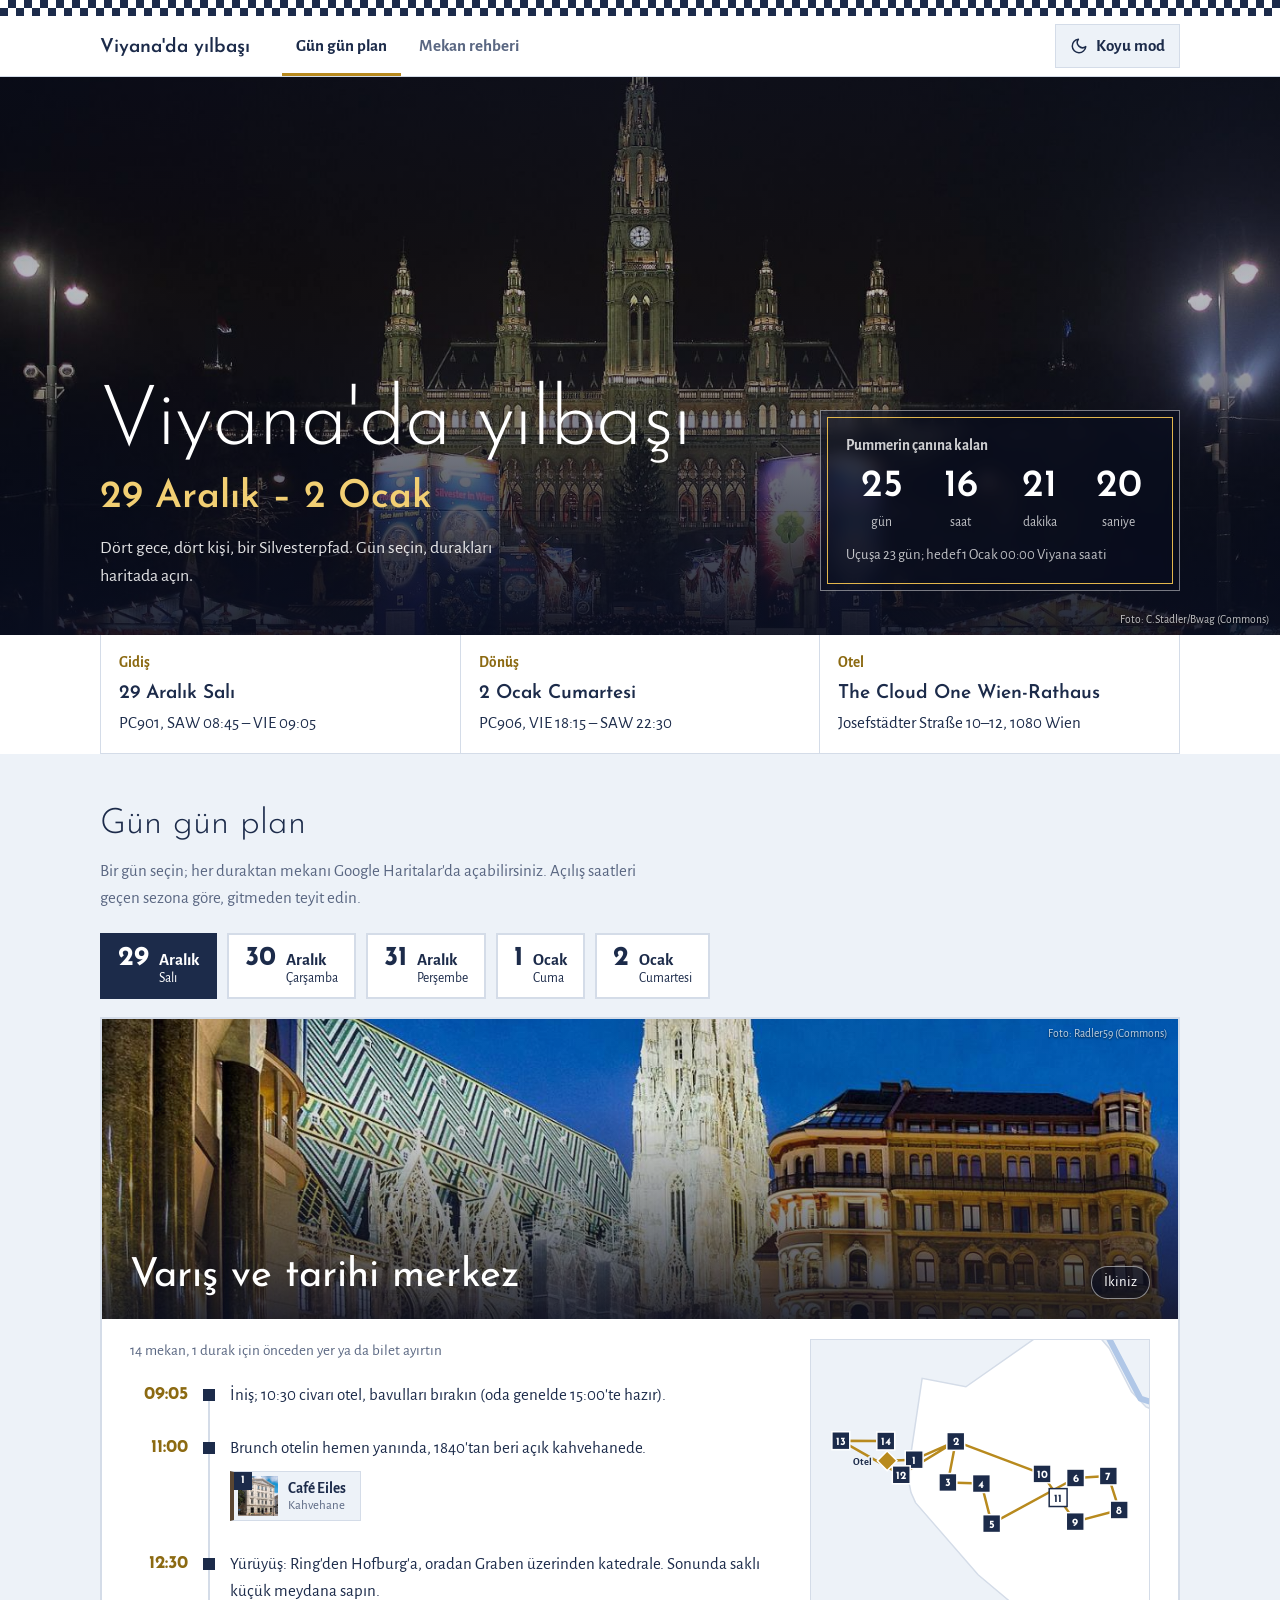
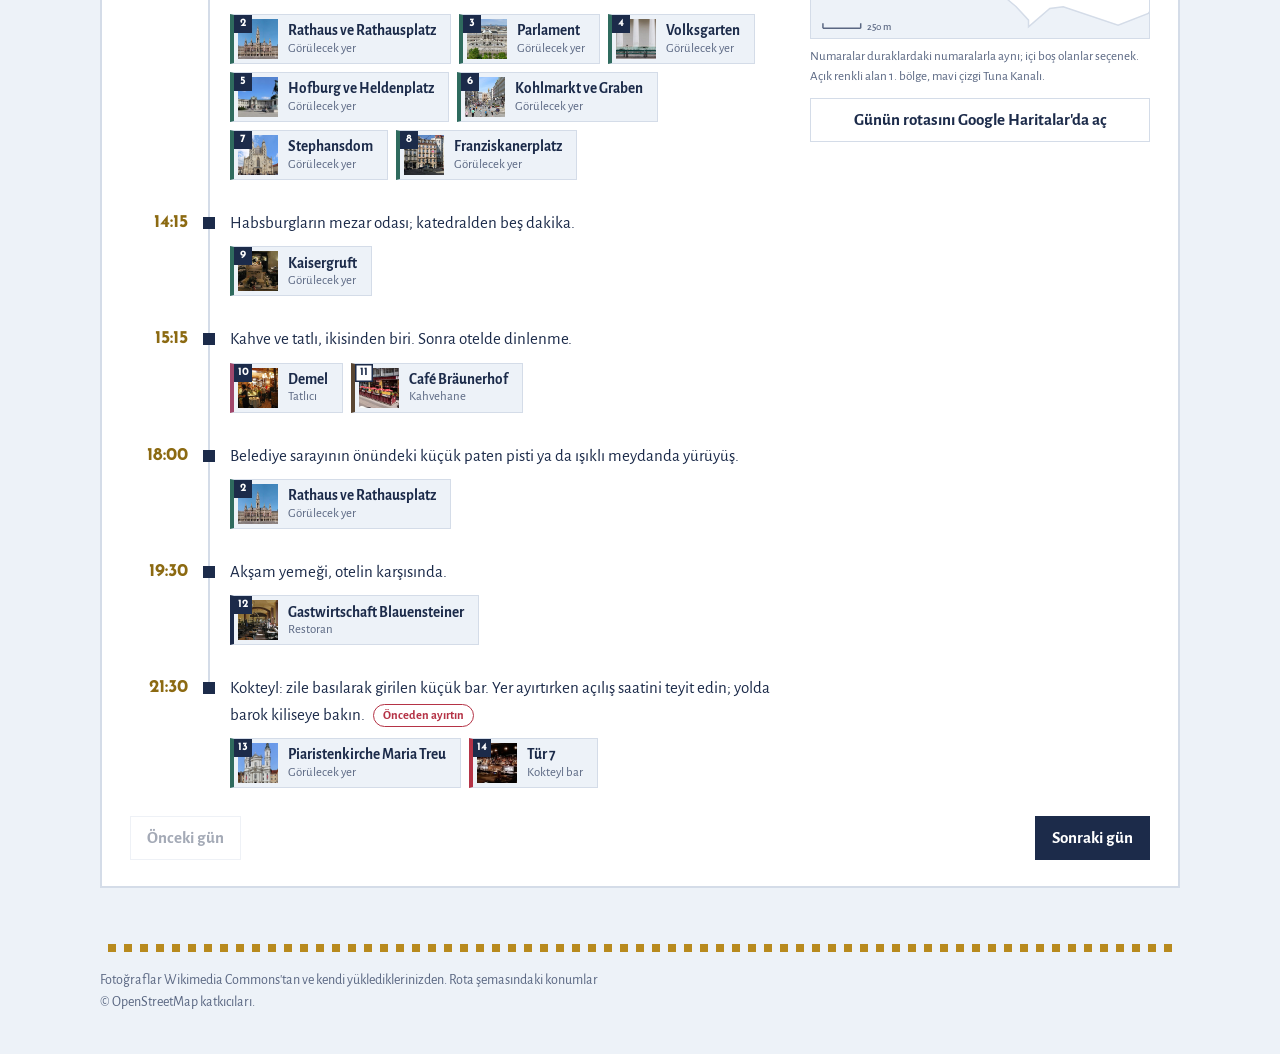
